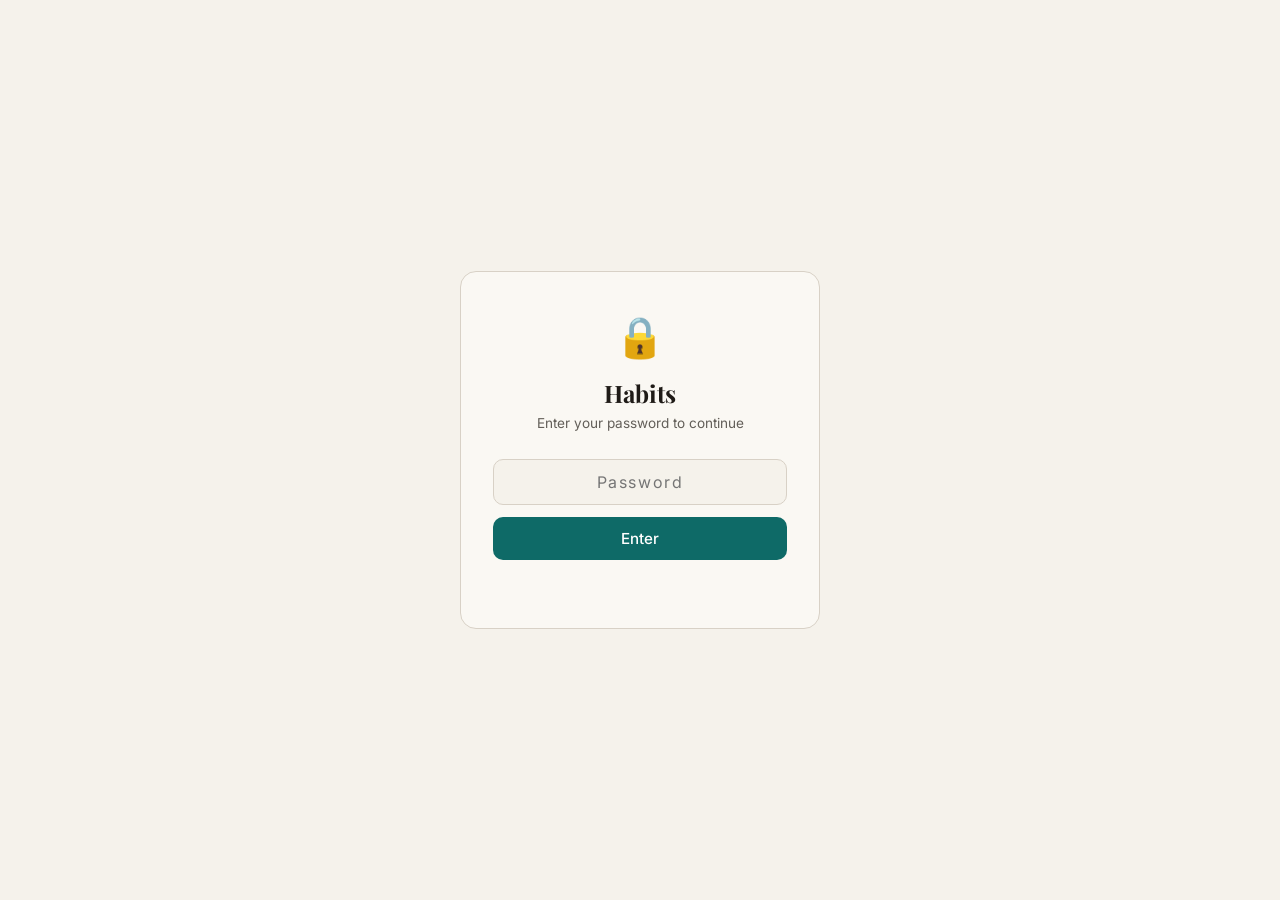
==== habits.html @ 8b9348fd "add private habit tracker" ====
<!DOCTYPE html>
<html lang="en">
<head>
  <meta charset="UTF-8">
  <meta name="viewport" content="width=device-width, initial-scale=1.0">
  <title>Habits — Shaheen</title>
  <meta name="robots" content="noindex, nofollow">
  <link href="https://fonts.googleapis.com/css2?family=Playfair+Display:ital,wght@0,400;0,600;1,400&family=Inter:wght@300;400;500&display=swap" rel="stylesheet">
  <style>
    :root {
      --bg:       #f5f2eb;
      --surface:  #faf8f3;
      --border:   #d8d1c6;
      --text:     #1f1b17;
      --muted:    #635f59;
      --teal:     #0e6a67;
      --teal-dim: rgba(14,106,103,0.12);
      --teal-soft:rgba(14,106,103,0.25);
      --red-dim:  rgba(194,55,45,0.10);
      --red:      #c2372d;
    }

    [data-theme="dark"] {
      --bg:       #161412;
      --surface:  #1d1a17;
      --border:   #2e2b27;
      --text:     #ece7de;
      --muted:    #8a847c;
      --teal:     #69aca8;
      --teal-dim: rgba(105,172,168,0.12);
      --teal-soft:rgba(105,172,168,0.25);
      --red-dim:  rgba(220,80,70,0.12);
      --red:      #e05a52;
    }

    *, *::before, *::after { box-sizing: border-box; margin: 0; padding: 0; }

    body {
      font-family: 'Inter', sans-serif;
      background: var(--bg);
      color: var(--text);
      min-height: 100vh;
    }

    /* ── LOCK SCREEN ── */
    #lock-screen {
      min-height: 100vh;
      display: flex;
      align-items: center;
      justify-content: center;
      padding: 2rem;
    }

    .lock-card {
      background: var(--surface);
      border: 1px solid var(--border);
      border-radius: 16px;
      padding: 2.5rem 2rem;
      width: 100%;
      max-width: 360px;
      text-align: center;
    }

    .lock-icon {
      font-size: 2.5rem;
      margin-bottom: 1rem;
    }

    .lock-title {
      font-family: 'Playfair Display', serif;
      font-size: 1.5rem;
      color: var(--text);
      margin-bottom: 0.4rem;
    }

    .lock-sub {
      font-size: 0.85rem;
      color: var(--muted);
      margin-bottom: 1.75rem;
    }

    .lock-input {
      width: 100%;
      padding: 0.75rem 1rem;
      border: 1px solid var(--border);
      border-radius: 10px;
      background: var(--bg);
      color: var(--text);
      font-family: 'Inter', sans-serif;
      font-size: 1rem;
      outline: none;
      margin-bottom: 0.75rem;
      text-align: center;
      letter-spacing: 0.1em;
    }

    .lock-input:focus { border-color: var(--teal); }

    .lock-btn {
      width: 100%;
      padding: 0.75rem;
      background: var(--teal);
      color: white;
      border: none;
      border-radius: 10px;
      font-family: 'Inter', sans-serif;
      font-size: 0.95rem;
      font-weight: 500;
      cursor: pointer;
    }

    .lock-btn:active { opacity: 0.85; }

    .lock-error {
      margin-top: 0.75rem;
      font-size: 0.82rem;
      color: var(--red);
      min-height: 1.2em;
    }

    /* ── MAIN APP ── */
    #app { display: none; }

    header {
      position: sticky;
      top: 0;
      z-index: 100;
      backdrop-filter: blur(12px);
      -webkit-backdrop-filter: blur(12px);
      background: rgba(245,242,235,0.7);
      border-bottom: 1px solid var(--border);
      padding: 0.9rem 1.5rem;
      display: flex;
      align-items: center;
      justify-content: space-between;
    }

    [data-theme="dark"] header {
      background: rgba(22,20,18,0.75);
    }

    .brand {
      font-family: 'Playfair Display', serif;
      font-size: 1.05rem;
      color: var(--text);
    }

    .header-right { display: flex; align-items: center; gap: 10px; }

    .theme-btn {
      background: none;
      border: 1px solid var(--border);
      border-radius: 8px;
      padding: 5px 9px;
      font-size: 0.95rem;
      cursor: pointer;
      color: var(--text);
    }

    .logout-btn {
      background: none;
      border: 1px solid var(--border);
      border-radius: 8px;
      padding: 4px 10px;
      font-size: 0.78rem;
      color: var(--muted);
      cursor: pointer;
      font-family: 'Inter', sans-serif;
    }

    .logout-btn:hover { color: var(--red); border-color: var(--red); }

    main {
      max-width: 520px;
      margin: 0 auto;
      padding: 2rem 1.25rem 4rem;
    }

    .page-header { margin-bottom: 2rem; }

    .date-label {
      font-size: 0.72rem;
      letter-spacing: 0.1em;
      text-transform: uppercase;
      color: var(--muted);
      margin-bottom: 0.3rem;
    }

    .page-title {
      font-family: 'Playfair Display', serif;
      font-size: 2rem;
      font-weight: 600;
      color: var(--text);
    }

    .summary {
      display: inline-flex;
      align-items: center;
      gap: 6px;
      background: var(--teal-dim);
      border: 1px solid var(--teal-soft);
      border-radius: 20px;
      padding: 3px 12px;
      font-size: 0.8rem;
      color: var(--teal);
      margin-top: 0.6rem;
    }

    /* ── HABIT CARDS ── */
    .habit-list { display: flex; flex-direction: column; gap: 10px; margin-bottom: 1.25rem; }

    .habit-card {
      background: var(--surface);
      border: 1px solid var(--border);
      border-radius: 14px;
      padding: 1rem 1.1rem;
      display: flex;
      align-items: center;
      gap: 14px;
      transition: border-color 0.2s;
    }

    .habit-card.done { border-color: var(--teal-soft); }

    .check-btn {
      width: 46px;
      height: 46px;
      min-width: 46px;
      border-radius: 50%;
      border: 1.5px solid var(--border);
      background: transparent;
      cursor: pointer;
      display: flex;
      align-items: center;
      justify-content: center;
      font-size: 1.2rem;
      color: var(--muted);
      transition: all 0.18s;
      -webkit-tap-highlight-color: transparent;
    }

    .check-btn.done {
      background: var(--teal);
      border-color: var(--teal);
      color: white;
    }

    .habit-info { flex: 1; min-width: 0; }

    .habit-name {
      font-size: 0.95rem;
      font-weight: 500;
      color: var(--text);
      margin-bottom: 5px;
      white-space: nowrap;
      overflow: hidden;
      text-overflow: ellipsis;
    }

    .streak-row { display: flex; gap: 14px; }

    .s-item {
      display: flex;
      align-items: center;
      gap: 3px;
      font-size: 0.75rem;
      color: var(--muted);
    }

    .s-num { font-size: 0.85rem; font-weight: 500; color: var(--text); }
    .s-item.cur .s-num { color: var(--teal); }

    .del-btn {
      background: none;
      border: none;
      cursor: pointer;
      color: var(--muted);
      font-size: 1.1rem;
      padding: 6px;
      opacity: 0.4;
      -webkit-tap-highlight-color: transparent;
      line-height: 1;
    }

    .del-btn:hover { opacity: 1; color: var(--red); }

    /* ── ADD HABIT ── */
    .add-row {
      border: 1px dashed var(--border);
      border-radius: 14px;
      padding: 0.85rem 1.1rem;
      display: flex;
      align-items: center;
      gap: 10px;
    }

    .add-icon { font-size: 1rem; color: var(--muted); }

    .add-input {
      flex: 1;
      background: transparent;
      border: none;
      outline: none;
      font-size: 0.9rem;
      color: var(--text);
      font-family: 'Inter', sans-serif;
    }

    .add-input::placeholder { color: var(--muted); }

    .add-btn {
      background: var(--teal);
      color: white;
      border: none;
      border-radius: 8px;
      padding: 6px 14px;
      font-size: 0.82rem;
      font-weight: 500;
      cursor: pointer;
      font-family: 'Inter', sans-serif;
      white-space: nowrap;
      -webkit-tap-highlight-color: transparent;
    }

    .add-btn:active { opacity: 0.85; }

    .empty {
      text-align: center;
      padding: 2rem 1rem;
      color: var(--muted);
      font-size: 0.88rem;
    }

    /* ── DELETE CONFIRM ── */
    .confirm-overlay {
      display: none;
      position: fixed;
      inset: 0;
      background: rgba(0,0,0,0.4);
      z-index: 200;
      align-items: center;
      justify-content: center;
      padding: 1.5rem;
    }

    .confirm-overlay.open { display: flex; }

    .confirm-card {
      background: var(--surface);
      border: 1px solid var(--border);
      border-radius: 16px;
      padding: 1.75rem;
      max-width: 320px;
      width: 100%;
      text-align: center;
    }

    .confirm-msg {
      font-size: 0.95rem;
      color: var(--text);
      margin-bottom: 1.25rem;
      line-height: 1.6;
    }

    .confirm-btns { display: flex; gap: 10px; }

    .btn-cancel, .btn-delete {
      flex: 1;
      padding: 0.65rem;
      border-radius: 9px;
      font-family: 'Inter', sans-serif;
      font-size: 0.88rem;
      font-weight: 500;
      cursor: pointer;
      border: 1px solid var(--border);
    }

    .btn-cancel { background: var(--surface); color: var(--text); }
    .btn-delete { background: var(--red); color: white; border-color: var(--red); }
  </style>
</head>
<body>

  <!-- LOCK SCREEN -->
  <div id="lock-screen">
    <div class="lock-card">
      <div class="lock-icon">🔒</div>
      <h1 class="lock-title">Habits</h1>
      <p class="lock-sub">Enter your password to continue</p>
      <input
        type="password"
        id="pw-input"
        class="lock-input"
        placeholder="Password"
        autocomplete="current-password"
      />
      <button class="lock-btn" onclick="unlock()">Enter</button>
      <p class="lock-error" id="pw-error"></p>
    </div>
  </div>

  <!-- MAIN APP -->
  <div id="app">

    <header>
      <span class="brand">Shaheen · Habits</span>
      <div class="header-right">
        <button class="theme-btn" id="themeBtn" onclick="toggleTheme()">☀️</button>
        <button class="logout-btn" onclick="logout()">Lock</button>
      </div>
    </header>

    <main>
      <div class="page-header">
        <p class="date-label" id="dateLbl"></p>
        <h1 class="page-title">Habits</h1>
        <span class="summary" id="summaryChip"></span>
      </div>

      <div class="habit-list" id="habitList"></div>

      <div class="add-row">
        <span class="add-icon">＋</span>
        <input
          class="add-input"
          id="addInput"
          placeholder="Add a new habit…"
          maxlength="50"
        />
        <button class="add-btn" onclick="addHabit()">Add</button>
      </div>
    </main>

  </div>

  <!-- DELETE CONFIRM OVERLAY -->
  <div class="confirm-overlay" id="confirmOverlay">
    <div class="confirm-card">
      <p class="confirm-msg" id="confirmMsg"></p>
      <div class="confirm-btns">
        <button class="btn-cancel" onclick="closeConfirm()">Cancel</button>
        <button class="btn-delete" onclick="confirmDelete()">Delete</button>
      </div>
    </div>
  </div>

  <script>
    // ── CONFIG ─────────────────────────────────────
    // Change this password to whatever you want
    const PASSWORD = 'shaheen2026';
    // ───────────────────────────────────────────────

    const TODAY = new Date().toISOString().split('T')[0];
    let habits = [];
    let pendingDeleteId = null;

    // ── LOCK ──────────────────────────────────────
    function checkAuth() {
      if (sessionStorage.getItem('habits-auth') === 'yes') {
        showApp();
      }
    }

    function unlock() {
      const val = document.getElementById('pw-input').value;
      if (val === PASSWORD) {
        sessionStorage.setItem('habits-auth', 'yes');
        document.getElementById('pw-error').textContent = '';
        showApp();
      } else {
        document.getElementById('pw-error').textContent = 'Wrong password. Try again.';
        document.getElementById('pw-input').value = '';
        document.getElementById('pw-input').focus();
      }
    }

    function logout() {
      sessionStorage.removeItem('habits-auth');
      document.getElementById('app').style.display = 'none';
      document.getElementById('lock-screen').style.display = 'flex';
      document.getElementById('pw-input').value = '';
    }

    function showApp() {
      document.getElementById('lock-screen').style.display = 'none';
      document.getElementById('app').style.display = 'block';
      loadHabits();
      applyTheme();
    }

    document.getElementById('pw-input').addEventListener('keydown', e => {
      if (e.key === 'Enter') unlock();
    });

    // ── THEME ─────────────────────────────────────
    function applyTheme() {
      const t = localStorage.getItem('habits-theme') || 'light';
      document.documentElement.setAttribute('data-theme', t);
      document.getElementById('themeBtn').textContent = t === 'dark' ? '🌙' : '☀️';
    }

    function toggleTheme() {
      const current = document.documentElement.getAttribute('data-theme');
      const next = current === 'dark' ? 'light' : 'dark';
      localStorage.setItem('habits-theme', next);
      applyTheme();
    }

    // ── DATA ──────────────────────────────────────
    function loadHabits() {
      const raw = localStorage.getItem('shaheen-habits-v1');
      habits = raw ? JSON.parse(raw) : [];
      if (!habits.length) {
        habits = [{ id: '1', name: 'Duolingo', checkins: [] }];
        saveHabits();
      }
      render();
    }

    function saveHabits() {
      localStorage.setItem('shaheen-habits-v1', JSON.stringify(habits));
    }

    // ── STREAK ────────────────────────────────────
    function calcStreak(checkins) {
      if (!checkins || !checkins.length) return { current: 0, best: 0 };
      const set = new Set(checkins);

      // current streak — count back from today (or yesterday if not done today)
      let current = 0;
      let d = new Date(TODAY + 'T00:00:00');
      if (!set.has(TODAY)) d.setDate(d.getDate() - 1);
      for (let i = 0; i < 730; i++) {
        const ds = d.toISOString().split('T')[0];
        if (set.has(ds)) { current++; d.setDate(d.getDate() - 1); }
        else break;
      }

      // best streak ever
      const sorted = [...set].sort();
      let best = 0, run = 0, prev = null;
      for (const ds of sorted) {
        if (!prev) { run = 1; }
        else {
          const diff = Math.round(
            (new Date(ds + 'T00:00:00') - new Date(prev + 'T00:00:00')) / 86400000
          );
          run = diff === 1 ? run + 1 : 1;
        }
        if (run > best) best = run;
        prev = ds;
      }
      return { current, best };
    }

    // ── ACTIONS ───────────────────────────────────
    function toggle(id) {
      const h = habits.find(x => x.id === id);
      if (!h) return;
      h.checkins = h.checkins.includes(TODAY)
        ? h.checkins.filter(d => d !== TODAY)
        : [...h.checkins, TODAY];
      saveHabits();
      render();
    }

    function addHabit() {
      const inp = document.getElementById('addInput');
      const name = inp.value.trim();
      if (!name) return;
      habits.push({ id: Date.now().toString(), name, checkins: [] });
      inp.value = '';
      saveHabits();
      render();
    }

    let pendingDelete = null;

    function askDelete(id, name) {
      pendingDelete = id;
      document.getElementById('confirmMsg').textContent =
        `Delete "${name}"? All its streak data will be gone.`;
      document.getElementById('confirmOverlay').classList.add('open');
    }

    function closeConfirm() {
      pendingDelete = null;
      document.getElementById('confirmOverlay').classList.remove('open');
    }

    function confirmDelete() {
      if (!pendingDelete) return;
      habits = habits.filter(h => h.id !== pendingDelete);
      saveHabits();
      closeConfirm();
      render();
    }

    // ── RENDER ────────────────────────────────────
    function fmtDate(d) {
      return new Date(d + 'T00:00:00').toLocaleDateString('en-US', {
        weekday: 'long', month: 'long', day: 'numeric'
      });
    }

    function render() {
      document.getElementById('dateLbl').textContent = fmtDate(TODAY);

      const doneCount = habits.filter(h => h.checkins.includes(TODAY)).length;
      document.getElementById('summaryChip').textContent =
        `${doneCount} / ${habits.length} done today`;

      const list = document.getElementById('habitList');

      if (!habits.length) {
        list.innerHTML = '<p class="empty">No habits yet — add one below.</p>';
        return;
      }

      list.innerHTML = habits.map(h => {
        const ok = h.checkins.includes(TODAY);
        const { current, best } = calcStreak(h.checkins);
        return `
          <div class="habit-card ${ok ? 'done' : ''}">
            <button
              class="check-btn ${ok ? 'done' : ''}"
              onclick="toggle('${h.id}')"
              aria-label="${ok ? 'Uncheck' : 'Check'} ${h.name}"
            >${ok ? '✓' : ''}</button>
            <div class="habit-info">
              <div class="habit-name">${h.name}</div>
              <div class="streak-row">
                <span class="s-item cur">
                  🔥 <span class="s-num">${current}</span> streak
                </span>
                <span class="s-item">
                  🏆 <span class="s-num">${best}</span> best
                </span>
              </div>
            </div>
            <button
              class="del-btn"
              onclick="askDelete('${h.id}', '${h.name.replace(/'/g, "\\'")}')"
              aria-label="Delete ${h.name}"
            >✕</button>
          </div>
        `;
      }).join('');
    }

    // ── INIT ──────────────────────────────────────
    document.getElementById('addInput').addEventListener('keydown', e => {
      if (e.key === 'Enter') addHabit();
    });

    checkAuth();
  </script>

</body>
</html>
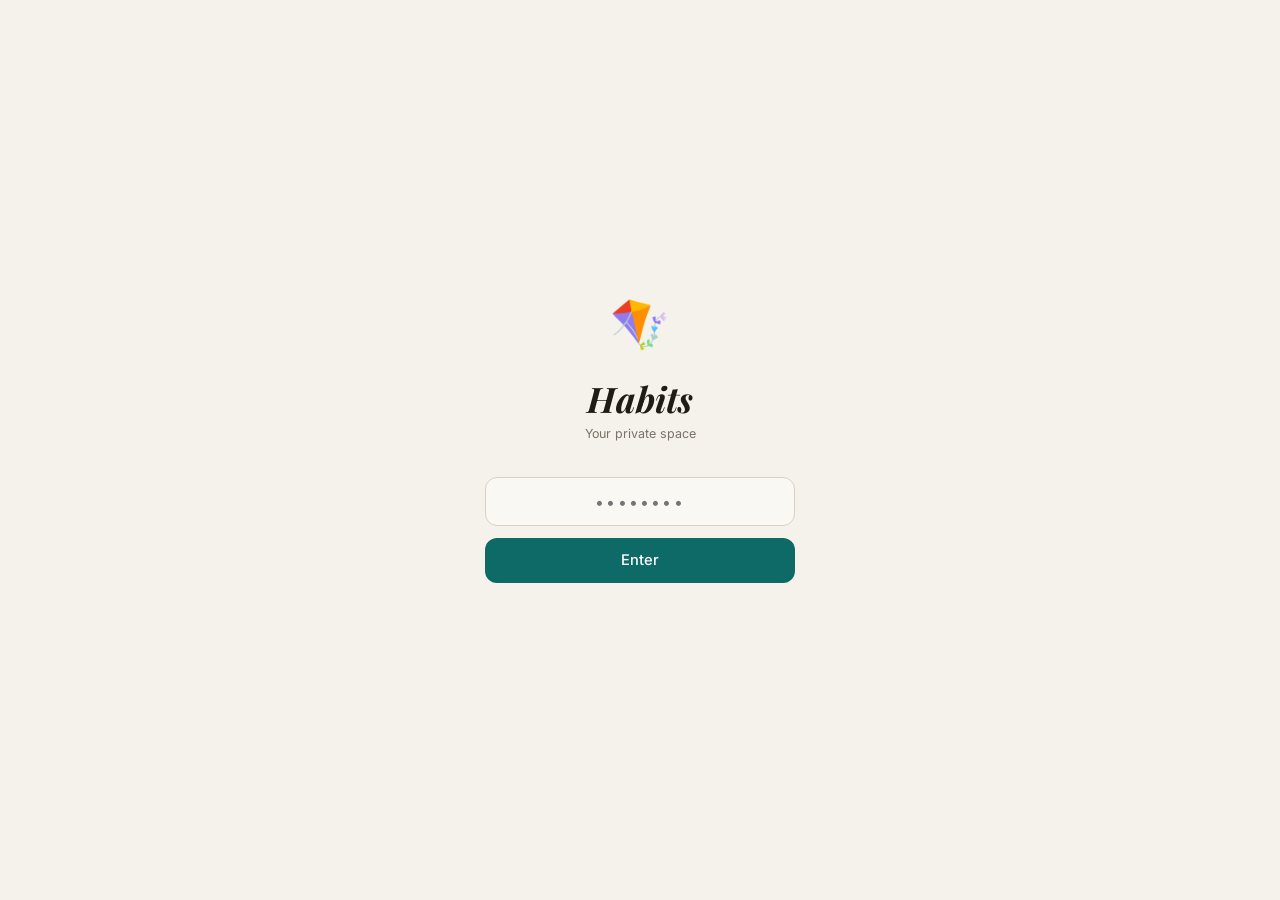
==== commit 2b9892c7: "add private habit tracker" ====
--- a/habits.html
+++ b/habits.html
@@ -8,653 +8,375 @@
   <link href="https://fonts.googleapis.com/css2?family=Playfair+Display:ital,wght@0,400;0,600;1,400&family=Inter:wght@300;400;500&display=swap" rel="stylesheet">
   <style>
     :root {
-      --bg:       #f5f2eb;
-      --surface:  #faf8f3;
-      --border:   #d8d1c6;
-      --text:     #1f1b17;
-      --muted:    #635f59;
-      --teal:     #0e6a67;
-      --teal-dim: rgba(14,106,103,0.12);
-      --teal-soft:rgba(14,106,103,0.25);
-      --red-dim:  rgba(194,55,45,0.10);
-      --red:      #c2372d;
-    }
-
+      --bg:      #f5f2eb;
+      --surface: #faf8f3;
+      --surf2:   #ede9e1;
+      --border:  #d8d1c6;
+      --text:    #1f1b17;
+      --muted:   #7a7269;
+      --teal:    #0e6a67;
+      --t10:     rgba(14,106,103,0.08);
+      --t25:     rgba(14,106,103,0.22);
+      --t50:     rgba(14,106,103,0.48);
+      --red:     #b83228;
+    }
     [data-theme="dark"] {
-      --bg:       #161412;
-      --surface:  #1d1a17;
-      --border:   #2e2b27;
-      --text:     #ece7de;
-      --muted:    #8a847c;
-      --teal:     #69aca8;
-      --teal-dim: rgba(105,172,168,0.12);
-      --teal-soft:rgba(105,172,168,0.25);
-      --red-dim:  rgba(220,80,70,0.12);
-      --red:      #e05a52;
-    }
-
+      --bg:      #161412;
+      --surface: #1d1a17;
+      --surf2:   #252118;
+      --border:  #302c27;
+      --text:    #ece7de;
+      --muted:   #8c857c;
+      --teal:    #69aca8;
+      --t10:     rgba(105,172,168,0.09);
+      --t25:     rgba(105,172,168,0.22);
+      --t50:     rgba(105,172,168,0.46);
+      --red:     #d95f55;
+    }
     *, *::before, *::after { box-sizing: border-box; margin: 0; padding: 0; }
-
-    body {
-      font-family: 'Inter', sans-serif;
-      background: var(--bg);
-      color: var(--text);
-      min-height: 100vh;
-    }
-
-    /* ── LOCK SCREEN ── */
-    #lock-screen {
-      min-height: 100vh;
-      display: flex;
-      align-items: center;
-      justify-content: center;
-      padding: 2rem;
-    }
-
-    .lock-card {
-      background: var(--surface);
-      border: 1px solid var(--border);
-      border-radius: 16px;
-      padding: 2.5rem 2rem;
-      width: 100%;
-      max-width: 360px;
-      text-align: center;
-    }
-
-    .lock-icon {
-      font-size: 2.5rem;
-      margin-bottom: 1rem;
-    }
-
-    .lock-title {
-      font-family: 'Playfair Display', serif;
-      font-size: 1.5rem;
-      color: var(--text);
-      margin-bottom: 0.4rem;
-    }
-
-    .lock-sub {
-      font-size: 0.85rem;
-      color: var(--muted);
-      margin-bottom: 1.75rem;
-    }
-
-    .lock-input {
-      width: 100%;
-      padding: 0.75rem 1rem;
-      border: 1px solid var(--border);
-      border-radius: 10px;
-      background: var(--bg);
-      color: var(--text);
-      font-family: 'Inter', sans-serif;
-      font-size: 1rem;
-      outline: none;
-      margin-bottom: 0.75rem;
-      text-align: center;
-      letter-spacing: 0.1em;
-    }
-
-    .lock-input:focus { border-color: var(--teal); }
-
-    .lock-btn {
-      width: 100%;
-      padding: 0.75rem;
-      background: var(--teal);
-      color: white;
-      border: none;
-      border-radius: 10px;
-      font-family: 'Inter', sans-serif;
-      font-size: 0.95rem;
-      font-weight: 500;
-      cursor: pointer;
-    }
-
-    .lock-btn:active { opacity: 0.85; }
-
-    .lock-error {
-      margin-top: 0.75rem;
-      font-size: 0.82rem;
-      color: var(--red);
-      min-height: 1.2em;
-    }
-
-    /* ── MAIN APP ── */
+    body { font-family: 'Inter', sans-serif; background: var(--bg); color: var(--text); min-height: 100vh; }
+
+    /* LOCK */
+    #lock { min-height: 100vh; display: flex; align-items: center; justify-content: center; padding: 2rem; }
+    .lbox { width: 100%; max-width: 310px; text-align: center; }
+    .lkite { font-size: 3rem; display: block; margin-bottom: 1.4rem; }
+    .ltitle { font-family: 'Playfair Display', serif; font-style: italic; font-size: 2.2rem; color: var(--text); margin-bottom: 0.25rem; }
+    .lhint { font-size: 0.78rem; color: var(--muted); margin-bottom: 2.25rem; }
+    .linput {
+      width: 100%; padding: 0.85rem 1rem; background: var(--surface); border: 1px solid var(--border);
+      border-radius: 12px; color: var(--text); font-family: 'Inter', sans-serif; font-size: 1rem;
+      text-align: center; letter-spacing: 0.14em; outline: none; margin-bottom: 0.7rem; transition: border-color 0.18s;
+    }
+    .linput:focus { border-color: var(--teal); }
+    .lbtn {
+      width: 100%; padding: 0.85rem; background: var(--teal); color: #fff; border: none;
+      border-radius: 12px; font-family: 'Inter', sans-serif; font-size: 0.92rem; font-weight: 500; cursor: pointer;
+    }
+    .lbtn:active { opacity: 0.82; }
+    .lerr { margin-top: 0.6rem; font-size: 0.78rem; color: var(--red); min-height: 1.1em; }
+
+    /* APP */
     #app { display: none; }
-
-    header {
-      position: sticky;
-      top: 0;
-      z-index: 100;
-      backdrop-filter: blur(12px);
-      -webkit-backdrop-filter: blur(12px);
-      background: rgba(245,242,235,0.7);
-      border-bottom: 1px solid var(--border);
-      padding: 0.9rem 1.5rem;
-      display: flex;
-      align-items: center;
-      justify-content: space-between;
-    }
-
-    [data-theme="dark"] header {
-      background: rgba(22,20,18,0.75);
-    }
-
-    .brand {
-      font-family: 'Playfair Display', serif;
-      font-size: 1.05rem;
-      color: var(--text);
-    }
-
-    .header-right { display: flex; align-items: center; gap: 10px; }
-
-    .theme-btn {
-      background: none;
-      border: 1px solid var(--border);
-      border-radius: 8px;
-      padding: 5px 9px;
-      font-size: 0.95rem;
-      cursor: pointer;
-      color: var(--text);
-    }
-
-    .logout-btn {
-      background: none;
-      border: 1px solid var(--border);
-      border-radius: 8px;
-      padding: 4px 10px;
-      font-size: 0.78rem;
-      color: var(--muted);
-      cursor: pointer;
-      font-family: 'Inter', sans-serif;
-    }
-
-    .logout-btn:hover { color: var(--red); border-color: var(--red); }
-
-    main {
-      max-width: 520px;
-      margin: 0 auto;
-      padding: 2rem 1.25rem 4rem;
-    }
-
-    .page-header { margin-bottom: 2rem; }
-
-    .date-label {
-      font-size: 0.72rem;
-      letter-spacing: 0.1em;
-      text-transform: uppercase;
-      color: var(--muted);
-      margin-bottom: 0.3rem;
-    }
-
-    .page-title {
-      font-family: 'Playfair Display', serif;
-      font-size: 2rem;
-      font-weight: 600;
-      color: var(--text);
-    }
-
-    .summary {
-      display: inline-flex;
-      align-items: center;
-      gap: 6px;
-      background: var(--teal-dim);
-      border: 1px solid var(--teal-soft);
-      border-radius: 20px;
-      padding: 3px 12px;
-      font-size: 0.8rem;
-      color: var(--teal);
-      margin-top: 0.6rem;
-    }
-
-    /* ── HABIT CARDS ── */
-    .habit-list { display: flex; flex-direction: column; gap: 10px; margin-bottom: 1.25rem; }
-
-    .habit-card {
-      background: var(--surface);
-      border: 1px solid var(--border);
-      border-radius: 14px;
-      padding: 1rem 1.1rem;
-      display: flex;
-      align-items: center;
-      gap: 14px;
-      transition: border-color 0.2s;
-    }
-
-    .habit-card.done { border-color: var(--teal-soft); }
-
-    .check-btn {
-      width: 46px;
-      height: 46px;
-      min-width: 46px;
-      border-radius: 50%;
-      border: 1.5px solid var(--border);
-      background: transparent;
-      cursor: pointer;
-      display: flex;
-      align-items: center;
-      justify-content: center;
-      font-size: 1.2rem;
-      color: var(--muted);
-      transition: all 0.18s;
-      -webkit-tap-highlight-color: transparent;
-    }
-
-    .check-btn.done {
-      background: var(--teal);
-      border-color: var(--teal);
-      color: white;
-    }
-
-    .habit-info { flex: 1; min-width: 0; }
-
-    .habit-name {
-      font-size: 0.95rem;
-      font-weight: 500;
-      color: var(--text);
-      margin-bottom: 5px;
-      white-space: nowrap;
-      overflow: hidden;
-      text-overflow: ellipsis;
-    }
-
-    .streak-row { display: flex; gap: 14px; }
-
-    .s-item {
-      display: flex;
-      align-items: center;
-      gap: 3px;
-      font-size: 0.75rem;
-      color: var(--muted);
-    }
-
-    .s-num { font-size: 0.85rem; font-weight: 500; color: var(--text); }
-    .s-item.cur .s-num { color: var(--teal); }
-
-    .del-btn {
-      background: none;
-      border: none;
-      cursor: pointer;
-      color: var(--muted);
-      font-size: 1.1rem;
-      padding: 6px;
-      opacity: 0.4;
-      -webkit-tap-highlight-color: transparent;
-      line-height: 1;
-    }
-
-    .del-btn:hover { opacity: 1; color: var(--red); }
-
-    /* ── ADD HABIT ── */
-    .add-row {
-      border: 1px dashed var(--border);
-      border-radius: 14px;
-      padding: 0.85rem 1.1rem;
-      display: flex;
-      align-items: center;
-      gap: 10px;
-    }
-
-    .add-icon { font-size: 1rem; color: var(--muted); }
-
-    .add-input {
-      flex: 1;
-      background: transparent;
-      border: none;
-      outline: none;
-      font-size: 0.9rem;
-      color: var(--text);
-      font-family: 'Inter', sans-serif;
-    }
-
-    .add-input::placeholder { color: var(--muted); }
-
-    .add-btn {
-      background: var(--teal);
-      color: white;
-      border: none;
-      border-radius: 8px;
-      padding: 6px 14px;
-      font-size: 0.82rem;
-      font-weight: 500;
-      cursor: pointer;
-      font-family: 'Inter', sans-serif;
-      white-space: nowrap;
-      -webkit-tap-highlight-color: transparent;
-    }
-
-    .add-btn:active { opacity: 0.85; }
-
-    .empty {
-      text-align: center;
-      padding: 2rem 1rem;
-      color: var(--muted);
-      font-size: 0.88rem;
-    }
-
-    /* ── DELETE CONFIRM ── */
-    .confirm-overlay {
-      display: none;
-      position: fixed;
-      inset: 0;
-      background: rgba(0,0,0,0.4);
-      z-index: 200;
-      align-items: center;
-      justify-content: center;
-      padding: 1.5rem;
-    }
-
-    .confirm-overlay.open { display: flex; }
-
-    .confirm-card {
-      background: var(--surface);
-      border: 1px solid var(--border);
-      border-radius: 16px;
-      padding: 1.75rem;
-      max-width: 320px;
-      width: 100%;
-      text-align: center;
-    }
-
-    .confirm-msg {
-      font-size: 0.95rem;
-      color: var(--text);
-      margin-bottom: 1.25rem;
-      line-height: 1.6;
-    }
-
-    .confirm-btns { display: flex; gap: 10px; }
-
-    .btn-cancel, .btn-delete {
-      flex: 1;
-      padding: 0.65rem;
-      border-radius: 9px;
-      font-family: 'Inter', sans-serif;
-      font-size: 0.88rem;
-      font-weight: 500;
-      cursor: pointer;
-      border: 1px solid var(--border);
-    }
-
-    .btn-cancel { background: var(--surface); color: var(--text); }
-    .btn-delete { background: var(--red); color: white; border-color: var(--red); }
+    .aheader {
+      position: sticky; top: 0; z-index: 40; display: flex; align-items: center; justify-content: space-between;
+      padding: 0.85rem 1.5rem; backdrop-filter: blur(16px); -webkit-backdrop-filter: blur(16px);
+      background: rgba(245,242,235,0.8); border-bottom: 1px solid var(--border);
+    }
+    [data-theme="dark"] .aheader { background: rgba(22,20,18,0.84); }
+    .abrand { font-family: 'Playfair Display', serif; font-size: 1rem; color: var(--text); }
+    .ahright { display: flex; gap: 8px; }
+    .hbtn {
+      background: none; border: 1px solid var(--border); border-radius: 8px; padding: 5px 10px;
+      font-size: 0.85rem; cursor: pointer; color: var(--text); font-family: 'Inter', sans-serif;
+      transition: color 0.15s, border-color 0.15s;
+    }
+    .hbtn.lk:hover { color: var(--red); border-color: var(--red); }
+
+    main { max-width: 520px; margin: 0 auto; padding: 2.5rem 1.25rem 5rem; }
+
+    /* GREETING */
+    .greet { margin-bottom: 2.25rem; }
+    .gline { font-size: 0.78rem; color: var(--muted); letter-spacing: 0.04em; margin-bottom: 0.2rem; }
+    .gdate { font-family: 'Playfair Display', serif; font-style: italic; font-size: 1.9rem; line-height: 1.2; color: var(--text); }
+
+    /* PROGRESS */
+    .prog-card {
+      background: var(--surface); border: 1px solid var(--border); border-radius: 16px;
+      padding: 1.15rem 1.3rem; margin-bottom: 1.5rem;
+    }
+    .prog-top { display: flex; justify-content: space-between; align-items: baseline; margin-bottom: 0.65rem; }
+    .prog-lbl { font-size: 0.72rem; color: var(--muted); text-transform: uppercase; letter-spacing: 0.07em; }
+    .prog-frac { font-size: 1rem; font-weight: 500; color: var(--text); }
+    .prog-frac b { color: var(--teal); font-weight: 500; }
+    .track { height: 4px; background: var(--surf2); border-radius: 99px; overflow: hidden; }
+    .fill { height: 100%; background: var(--teal); border-radius: 99px; transition: width 0.45s cubic-bezier(.25,.8,.25,1); }
+    .dmsg { margin-top: 0.55rem; font-size: 0.76rem; color: var(--teal); display: none; }
+
+    /* HABIT CARDS */
+    .hlist { display: flex; flex-direction: column; gap: 10px; margin-bottom: 1rem; }
+    .hcard {
+      background: var(--surface); border: 1px solid var(--border); border-radius: 16px;
+      padding: 1.05rem 1.1rem; display: flex; align-items: center; gap: 13px;
+      transition: border-color 0.25s, background 0.25s;
+    }
+    .hcard.ck { background: var(--t10); border-color: var(--t25); }
+
+    .cbtn {
+      width: 44px; height: 44px; min-width: 44px; border-radius: 50%; border: 1.5px solid var(--border);
+      background: transparent; cursor: pointer; display: flex; align-items: center; justify-content: center;
+      font-size: 1.05rem; color: transparent; transition: all 0.2s; -webkit-tap-highlight-color: transparent;
+    }
+    .cbtn:hover:not(.done) { border-color: var(--t50); background: var(--t10); }
+    .cbtn.done { background: var(--teal); border-color: var(--teal); color: #fff; }
+
+    .hmid { flex: 1; min-width: 0; }
+    .hname { font-size: 0.92rem; font-weight: 500; color: var(--text); margin-bottom: 8px; white-space: nowrap; overflow: hidden; text-overflow: ellipsis; }
+
+    /* 7-day dots */
+    .week { display: flex; gap: 6px; }
+    .dcol { display: flex; flex-direction: column; align-items: center; gap: 3px; }
+    .dltr { font-size: 9px; color: var(--muted); line-height: 1; }
+    .dot { width: 9px; height: 9px; border-radius: 50%; background: var(--surf2); border: 1px solid var(--border); transition: background 0.2s, border-color 0.2s; }
+    .dot.hit { background: var(--teal); border-color: var(--teal); }
+    .dot.now { box-shadow: 0 0 0 2px var(--bg), 0 0 0 3.5px var(--teal); }
+
+    /* Streak */
+    .scol { display: flex; flex-direction: column; align-items: center; min-width: 46px; }
+    .snum { font-family: 'Playfair Display', serif; font-size: 2rem; font-weight: 600; line-height: 1; color: var(--teal); }
+    .snum.z { color: var(--muted); font-size: 1.5rem; }
+    .sunit { font-size: 0.64rem; color: var(--muted); margin-top: 1px; letter-spacing: 0.04em; }
+
+    .dbtn {
+      background: none; border: none; cursor: pointer; color: var(--muted); opacity: 0.3;
+      padding: 6px; font-size: 0.78rem; line-height: 1; -webkit-tap-highlight-color: transparent;
+      transition: opacity 0.15s, color 0.15s;
+    }
+    .dbtn:hover { opacity: 1; color: var(--red); }
+
+    /* ADD */
+    .addrow {
+      border: 1px dashed var(--border); border-radius: 14px; padding: 0.85rem 1.1rem;
+      display: flex; align-items: center; gap: 10px; transition: border-color 0.18s;
+    }
+    .addrow:focus-within { border-color: var(--t50); }
+    .aplus { font-size: 1rem; color: var(--muted); }
+    .ainput { flex: 1; background: transparent; border: none; outline: none; font-family: 'Inter', sans-serif; font-size: 0.88rem; color: var(--text); }
+    .ainput::placeholder { color: var(--muted); }
+    .asbtn {
+      background: var(--teal); color: #fff; border: none; border-radius: 8px; padding: 6px 15px;
+      font-size: 0.8rem; font-weight: 500; cursor: pointer; font-family: 'Inter', sans-serif; -webkit-tap-highlight-color: transparent;
+    }
+    .asbtn:active { opacity: 0.82; }
+
+    /* CONFIRM */
+    .overlay { display: none; position: fixed; inset: 0; background: rgba(0,0,0,0.42); z-index: 200; align-items: flex-end; justify-content: center; padding: 1.25rem; }
+    .overlay.open { display: flex; }
+    .sheet { background: var(--surface); border: 1px solid var(--border); border-radius: 18px; padding: 1.6rem; width: 100%; max-width: 400px; }
+    .smsg { font-size: 0.9rem; color: var(--text); line-height: 1.65; margin-bottom: 1.2rem; }
+    .sbtns { display: flex; gap: 10px; }
+    .sk, .sd { flex: 1; padding: 0.7rem; border-radius: 10px; font-family: 'Inter', sans-serif; font-size: 0.85rem; font-weight: 500; cursor: pointer; }
+    .sk { background: var(--surf2); color: var(--text); border: 1px solid var(--border); }
+    .sd { background: var(--red); color: #fff; border: none; }
+
+    .empty { font-size: 0.82rem; color: var(--muted); padding: 0.5rem 0 1rem; }
   </style>
 </head>
 <body>
 
-  <!-- LOCK SCREEN -->
-  <div id="lock-screen">
-    <div class="lock-card">
-      <div class="lock-icon">🔒</div>
-      <h1 class="lock-title">Habits</h1>
-      <p class="lock-sub">Enter your password to continue</p>
-      <input
-        type="password"
-        id="pw-input"
-        class="lock-input"
-        placeholder="Password"
-        autocomplete="current-password"
-      />
-      <button class="lock-btn" onclick="unlock()">Enter</button>
-      <p class="lock-error" id="pw-error"></p>
-    </div>
+<div id="lock">
+  <div class="lbox">
+    <span class="lkite">🪁</span>
+    <h1 class="ltitle">Habits</h1>
+    <p class="lhint">Your private space</p>
+    <input type="password" id="pwInput" class="linput" placeholder="••••••••" autocomplete="current-password">
+    <button class="lbtn" onclick="unlock()">Enter</button>
+    <p class="lerr" id="pwErr"></p>
   </div>
-
-  <!-- MAIN APP -->
-  <div id="app">
-
-    <header>
-      <span class="brand">Shaheen · Habits</span>
-      <div class="header-right">
-        <button class="theme-btn" id="themeBtn" onclick="toggleTheme()">☀️</button>
-        <button class="logout-btn" onclick="logout()">Lock</button>
+</div>
+
+<div id="app">
+  <header class="aheader">
+    <span class="abrand">Shaheen · Habits</span>
+    <div class="ahright">
+      <button class="hbtn" id="themeBtn" onclick="toggleTheme()">☀️</button>
+      <button class="hbtn lk" onclick="logout()">Lock</button>
+    </div>
+  </header>
+  <main>
+    <div class="greet">
+      <p class="gline" id="gline"></p>
+      <p class="gdate" id="gdate"></p>
+    </div>
+    <div class="prog-card">
+      <div class="prog-top">
+        <span class="prog-lbl">Today</span>
+        <span class="prog-frac"><b id="dn">0</b> of <span id="tn">0</span> done</span>
       </div>
-    </header>
-
-    <main>
-      <div class="page-header">
-        <p class="date-label" id="dateLbl"></p>
-        <h1 class="page-title">Habits</h1>
-        <span class="summary" id="summaryChip"></span>
-      </div>
-
-      <div class="habit-list" id="habitList"></div>
-
-      <div class="add-row">
-        <span class="add-icon">＋</span>
-        <input
-          class="add-input"
-          id="addInput"
-          placeholder="Add a new habit…"
-          maxlength="50"
-        />
-        <button class="add-btn" onclick="addHabit()">Add</button>
-      </div>
-    </main>
-
+      <div class="track"><div class="fill" id="fill" style="width:0%"></div></div>
+      <p class="dmsg" id="dmsg">✦ All done for today — keep it up.</p>
+    </div>
+    <div class="hlist" id="hlist"></div>
+    <div class="addrow">
+      <span class="aplus">＋</span>
+      <input class="ainput" id="addInput" placeholder="Add a new habit…" maxlength="60">
+      <button class="asbtn" onclick="addHabit()">Add</button>
+    </div>
+  </main>
+</div>
+
+<div class="overlay" id="overlay">
+  <div class="sheet">
+    <p class="smsg" id="smsg"></p>
+    <div class="sbtns">
+      <button class="sk" onclick="closeSheet()">Keep it</button>
+      <button class="sd" onclick="doDelete()">Delete</button>
+    </div>
   </div>
-
-  <!-- DELETE CONFIRM OVERLAY -->
-  <div class="confirm-overlay" id="confirmOverlay">
-    <div class="confirm-card">
-      <p class="confirm-msg" id="confirmMsg"></p>
-      <div class="confirm-btns">
-        <button class="btn-cancel" onclick="closeConfirm()">Cancel</button>
-        <button class="btn-delete" onclick="confirmDelete()">Delete</button>
-      </div>
-    </div>
-  </div>
-
-  <script>
-    // ── CONFIG ─────────────────────────────────────
-    // Change this password to whatever you want
-    const PASSWORD = 'shaheen2026';
-    // ───────────────────────────────────────────────
-
-    const TODAY = new Date().toISOString().split('T')[0];
-    let habits = [];
-    let pendingDeleteId = null;
-
-    // ── LOCK ──────────────────────────────────────
-    function checkAuth() {
-      if (sessionStorage.getItem('habits-auth') === 'yes') {
-        showApp();
-      }
-    }
-
-    function unlock() {
-      const val = document.getElementById('pw-input').value;
-      if (val === PASSWORD) {
-        sessionStorage.setItem('habits-auth', 'yes');
-        document.getElementById('pw-error').textContent = '';
-        showApp();
-      } else {
-        document.getElementById('pw-error').textContent = 'Wrong password. Try again.';
-        document.getElementById('pw-input').value = '';
-        document.getElementById('pw-input').focus();
-      }
-    }
-
-    function logout() {
-      sessionStorage.removeItem('habits-auth');
-      document.getElementById('app').style.display = 'none';
-      document.getElementById('lock-screen').style.display = 'flex';
-      document.getElementById('pw-input').value = '';
-    }
-
-    function showApp() {
-      document.getElementById('lock-screen').style.display = 'none';
-      document.getElementById('app').style.display = 'block';
-      loadHabits();
-      applyTheme();
-    }
-
-    document.getElementById('pw-input').addEventListener('keydown', e => {
-      if (e.key === 'Enter') unlock();
-    });
-
-    // ── THEME ─────────────────────────────────────
-    function applyTheme() {
-      const t = localStorage.getItem('habits-theme') || 'light';
-      document.documentElement.setAttribute('data-theme', t);
-      document.getElementById('themeBtn').textContent = t === 'dark' ? '🌙' : '☀️';
-    }
-
-    function toggleTheme() {
-      const current = document.documentElement.getAttribute('data-theme');
-      const next = current === 'dark' ? 'light' : 'dark';
-      localStorage.setItem('habits-theme', next);
-      applyTheme();
-    }
-
-    // ── DATA ──────────────────────────────────────
-    function loadHabits() {
-      const raw = localStorage.getItem('shaheen-habits-v1');
-      habits = raw ? JSON.parse(raw) : [];
-      if (!habits.length) {
-        habits = [{ id: '1', name: 'Duolingo', checkins: [] }];
-        saveHabits();
-      }
-      render();
-    }
-
-    function saveHabits() {
-      localStorage.setItem('shaheen-habits-v1', JSON.stringify(habits));
-    }
-
-    // ── STREAK ────────────────────────────────────
-    function calcStreak(checkins) {
-      if (!checkins || !checkins.length) return { current: 0, best: 0 };
-      const set = new Set(checkins);
-
-      // current streak — count back from today (or yesterday if not done today)
-      let current = 0;
-      let d = new Date(TODAY + 'T00:00:00');
-      if (!set.has(TODAY)) d.setDate(d.getDate() - 1);
-      for (let i = 0; i < 730; i++) {
-        const ds = d.toISOString().split('T')[0];
-        if (set.has(ds)) { current++; d.setDate(d.getDate() - 1); }
-        else break;
-      }
-
-      // best streak ever
-      const sorted = [...set].sort();
-      let best = 0, run = 0, prev = null;
-      for (const ds of sorted) {
-        if (!prev) { run = 1; }
-        else {
-          const diff = Math.round(
-            (new Date(ds + 'T00:00:00') - new Date(prev + 'T00:00:00')) / 86400000
-          );
-          run = diff === 1 ? run + 1 : 1;
-        }
-        if (run > best) best = run;
-        prev = ds;
-      }
-      return { current, best };
-    }
-
-    // ── ACTIONS ───────────────────────────────────
-    function toggle(id) {
-      const h = habits.find(x => x.id === id);
-      if (!h) return;
-      h.checkins = h.checkins.includes(TODAY)
-        ? h.checkins.filter(d => d !== TODAY)
-        : [...h.checkins, TODAY];
-      saveHabits();
-      render();
-    }
-
-    function addHabit() {
-      const inp = document.getElementById('addInput');
-      const name = inp.value.trim();
-      if (!name) return;
-      habits.push({ id: Date.now().toString(), name, checkins: [] });
-      inp.value = '';
-      saveHabits();
-      render();
-    }
-
-    let pendingDelete = null;
-
-    function askDelete(id, name) {
-      pendingDelete = id;
-      document.getElementById('confirmMsg').textContent =
-        `Delete "${name}"? All its streak data will be gone.`;
-      document.getElementById('confirmOverlay').classList.add('open');
-    }
-
-    function closeConfirm() {
-      pendingDelete = null;
-      document.getElementById('confirmOverlay').classList.remove('open');
-    }
-
-    function confirmDelete() {
-      if (!pendingDelete) return;
-      habits = habits.filter(h => h.id !== pendingDelete);
-      saveHabits();
-      closeConfirm();
-      render();
-    }
-
-    // ── RENDER ────────────────────────────────────
-    function fmtDate(d) {
-      return new Date(d + 'T00:00:00').toLocaleDateString('en-US', {
-        weekday: 'long', month: 'long', day: 'numeric'
-      });
-    }
-
-    function render() {
-      document.getElementById('dateLbl').textContent = fmtDate(TODAY);
-
-      const doneCount = habits.filter(h => h.checkins.includes(TODAY)).length;
-      document.getElementById('summaryChip').textContent =
-        `${doneCount} / ${habits.length} done today`;
-
-      const list = document.getElementById('habitList');
-
-      if (!habits.length) {
-        list.innerHTML = '<p class="empty">No habits yet — add one below.</p>';
-        return;
-      }
-
-      list.innerHTML = habits.map(h => {
-        const ok = h.checkins.includes(TODAY);
-        const { current, best } = calcStreak(h.checkins);
-        return `
-          <div class="habit-card ${ok ? 'done' : ''}">
-            <button
-              class="check-btn ${ok ? 'done' : ''}"
-              onclick="toggle('${h.id}')"
-              aria-label="${ok ? 'Uncheck' : 'Check'} ${h.name}"
-            >${ok ? '✓' : ''}</button>
-            <div class="habit-info">
-              <div class="habit-name">${h.name}</div>
-              <div class="streak-row">
-                <span class="s-item cur">
-                  🔥 <span class="s-num">${current}</span> streak
-                </span>
-                <span class="s-item">
-                  🏆 <span class="s-num">${best}</span> best
-                </span>
-              </div>
-            </div>
-            <button
-              class="del-btn"
-              onclick="askDelete('${h.id}', '${h.name.replace(/'/g, "\\'")}')"
-              aria-label="Delete ${h.name}"
-            >✕</button>
-          </div>
-        `;
-      }).join('');
-    }
-
-    // ── INIT ──────────────────────────────────────
-    document.getElementById('addInput').addEventListener('keydown', e => {
-      if (e.key === 'Enter') addHabit();
-    });
-
-    checkAuth();
-  </script>
-
+</div>
+
+<script>
+  // ─── SET YOUR PASSWORD HERE ──────────────────────
+  const PW = 'E@rthH@b!t$';
+  // ────────────────────────────────────────────────
+
+  function localDs(d) {
+    d = d || new Date();
+    return `${d.getFullYear()}-${String(d.getMonth()+1).padStart(2,'0')}-${String(d.getDate()).padStart(2,'0')}`;
+  }
+
+  const TODAY = localDs();
+  let habits = [], pendingDel = null;
+
+  // AUTH
+  if (sessionStorage.getItem('h-ok') === '1') showApp();
+  document.getElementById('pwInput').addEventListener('keydown', e => { if (e.key === 'Enter') unlock(); });
+
+  function unlock() {
+    if (document.getElementById('pwInput').value === PW) {
+      sessionStorage.setItem('h-ok', '1');
+      document.getElementById('pwErr').textContent = '';
+      showApp();
+    } else {
+      document.getElementById('pwErr').textContent = 'Wrong password.';
+      document.getElementById('pwInput').value = '';
+      document.getElementById('pwInput').focus();
+    }
+  }
+
+  function logout() {
+    sessionStorage.removeItem('h-ok');
+    document.getElementById('app').style.display = 'none';
+    document.getElementById('lock').style.display = 'flex';
+    document.getElementById('pwInput').value = '';
+  }
+
+  function showApp() {
+    document.getElementById('lock').style.display = 'none';
+    document.getElementById('app').style.display = 'block';
+    applyTheme(); setGreeting(); loadHabits();
+  }
+
+  // THEME
+  function applyTheme() {
+    const t = localStorage.getItem('h-theme') || 'light';
+    document.documentElement.setAttribute('data-theme', t);
+    document.getElementById('themeBtn').textContent = t === 'dark' ? '🌙' : '☀️';
+  }
+  function toggleTheme() {
+    const cur = document.documentElement.getAttribute('data-theme');
+    localStorage.setItem('h-theme', cur === 'dark' ? 'light' : 'dark');
+    applyTheme();
+  }
+
+  // GREETING
+  function setGreeting() {
+    const h = new Date().getHours();
+    document.getElementById('gline').textContent =
+      (h < 12 ? 'Good morning' : h < 17 ? 'Good afternoon' : 'Good evening') + ', Shaheen.';
+    document.getElementById('gdate').textContent =
+      new Date().toLocaleDateString('en-US', { weekday: 'long', month: 'long', day: 'numeric' });
+  }
+
+  // WEEK DOTS
+  function last7() {
+    const ltrs = ['S','M','T','W','T','F','S'], out = [];
+    for (let i = 6; i >= 0; i--) {
+      const d = new Date(); d.setDate(d.getDate() - i);
+      out.push({ ds: localDs(d), l: ltrs[d.getDay()], today: i === 0 });
+    }
+    return out;
+  }
+
+  function dotsHtml(checkins) {
+    const s = new Set(checkins);
+    return last7().map(({ ds, l, today }) =>
+      `<div class="dcol"><span class="dltr">${l}</span><div class="dot${s.has(ds)?' hit':''}${today?' now':''}"></div></div>`
+    ).join('');
+  }
+
+  // STREAK
+  function getStreak(checkins) {
+    if (!checkins || !checkins.length) return 0;
+    const s = new Set(checkins);
+    let n = 0;
+    const d = new Date(); d.setHours(0,0,0,0);
+    if (!s.has(TODAY)) d.setDate(d.getDate() - 1);
+    for (let i = 0; i < 730; i++) {
+      if (s.has(localDs(d))) { n++; d.setDate(d.getDate() - 1); } else break;
+    }
+    return n;
+  }
+
+  // DATA
+  function loadHabits() {
+    const raw = localStorage.getItem('shaheen-habits-v1');
+    habits = raw ? JSON.parse(raw) : [];
+    if (!habits.length) { habits = [{ id: '1', name: 'Duolingo', checkins: [] }]; save(); }
+    render();
+  }
+
+  function save() { localStorage.setItem('shaheen-habits-v1', JSON.stringify(habits)); }
+
+  // ACTIONS
+  function toggle(id) {
+    const h = habits.find(x => x.id === id); if (!h) return;
+    h.checkins = h.checkins.includes(TODAY) ? h.checkins.filter(d => d !== TODAY) : [...h.checkins, TODAY];
+    save(); render();
+  }
+
+  function addHabit() {
+    const inp = document.getElementById('addInput');
+    const name = inp.value.trim(); if (!name) return;
+    habits.push({ id: Date.now().toString(), name, checkins: [] });
+    inp.value = ''; save(); render();
+  }
+
+  document.getElementById('addInput').addEventListener('keydown', e => { if (e.key === 'Enter') addHabit(); });
+
+  function askDelete(id, name) {
+    pendingDel = id;
+    document.getElementById('smsg').textContent = `Delete "${name}"? Your streak history will be gone forever.`;
+    document.getElementById('overlay').classList.add('open');
+  }
+
+  function closeSheet() { pendingDel = null; document.getElementById('overlay').classList.remove('open'); }
+
+  function doDelete() {
+    if (!pendingDel) return;
+    habits = habits.filter(h => h.id !== pendingDel);
+    save(); closeSheet(); render();
+  }
+
+  // RENDER
+  function render() {
+    const done = habits.filter(h => h.checkins.includes(TODAY)).length;
+    const total = habits.length;
+    document.getElementById('dn').textContent = done;
+    document.getElementById('tn').textContent = total;
+    document.getElementById('fill').style.width = (total ? Math.round(done/total*100) : 0) + '%';
+    document.getElementById('dmsg').style.display = (done === total && total > 0) ? 'block' : 'none';
+
+    const list = document.getElementById('hlist');
+    if (!habits.length) { list.innerHTML = '<p class="empty">No habits yet — add your first one below.</p>'; return; }
+
+    list.innerHTML = habits.map(h => {
+      const ok = h.checkins.includes(TODAY);
+      const s = getStreak(h.checkins);
+      const sn = h.name.replace(/'/g, "\\'").replace(/"/g, '&quot;');
+      return `<div class="hcard${ok?' ck':''}">
+        <button class="cbtn${ok?' done':''}" onclick="toggle('${h.id}')" aria-label="${ok?'Uncheck':'Check'} ${h.name}">${ok?'✓':''}</button>
+        <div class="hmid">
+          <div class="hname">${h.name}</div>
+          <div class="week">${dotsHtml(h.checkins)}</div>
+        </div>
+        <div class="scol">
+          <span class="snum${s===0?' z':''}">${s===0?'—':s}</span>
+          <span class="sunit">${s===1?'day':'days'}</span>
+        </div>
+        <button class="dbtn" onclick="askDelete('${h.id}','${sn}')" aria-label="Delete ${h.name}">✕</button>
+      </div>`;
+    }).join('');
+  }
+</script>
 </body>
 </html>
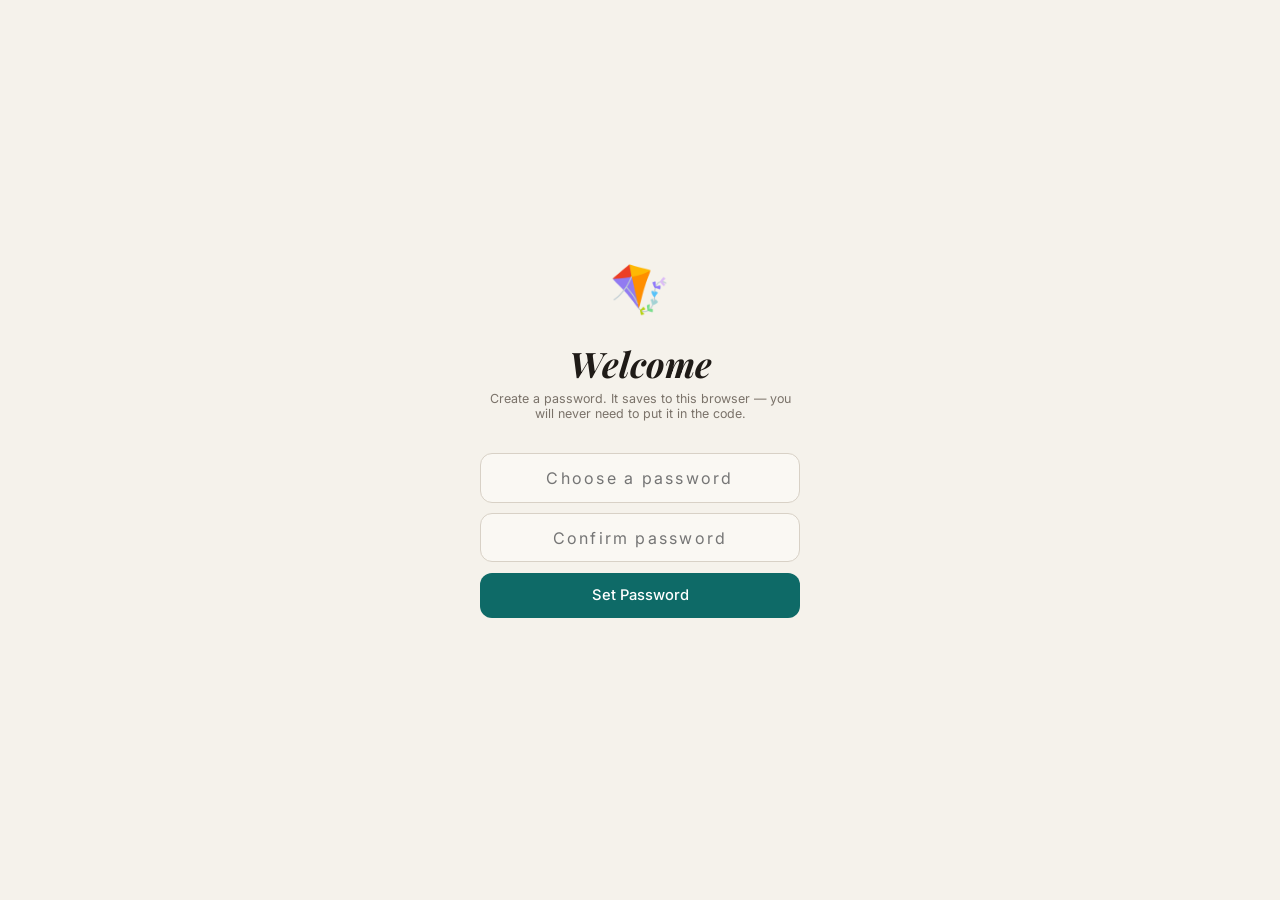
==== commit 52e00be3: "add private habit tracker and set password for once" ====
--- a/habits.html
+++ b/habits.html
@@ -6,377 +6,1189 @@
   <title>Habits — Shaheen</title>
   <meta name="robots" content="noindex, nofollow">
   <link href="https://fonts.googleapis.com/css2?family=Playfair+Display:ital,wght@0,400;0,600;1,400&family=Inter:wght@300;400;500&display=swap" rel="stylesheet">
+
   <style>
+    /* ══════════════════════════════════
+       VARIABLES
+    ══════════════════════════════════ */
     :root {
-      --bg:      #f5f2eb;
-      --surface: #faf8f3;
-      --surf2:   #ede9e1;
-      --border:  #d8d1c6;
-      --text:    #1f1b17;
-      --muted:   #7a7269;
-      --teal:    #0e6a67;
-      --t10:     rgba(14,106,103,0.08);
-      --t25:     rgba(14,106,103,0.22);
-      --t50:     rgba(14,106,103,0.48);
-      --red:     #b83228;
-    }
+      --bg:       #f5f2eb;
+      --surface:  #faf8f3;
+      --surf2:    #ede9e0;
+      --border:   #d8d1c6;
+      --text:     #1f1b17;
+      --muted:    #7a7269;
+      --teal:     #0e6a67;
+      --teal-08:  rgba(14, 106, 103, 0.08);
+      --teal-18:  rgba(14, 106, 103, 0.18);
+      --teal-45:  rgba(14, 106, 103, 0.45);
+      --red:      #b53028;
+    }
+
     [data-theme="dark"] {
-      --bg:      #161412;
-      --surface: #1d1a17;
-      --surf2:   #252118;
-      --border:  #302c27;
-      --text:    #ece7de;
-      --muted:   #8c857c;
-      --teal:    #69aca8;
-      --t10:     rgba(105,172,168,0.09);
-      --t25:     rgba(105,172,168,0.22);
-      --t50:     rgba(105,172,168,0.46);
-      --red:     #d95f55;
-    }
+      --bg:       #161412;
+      --surface:  #1d1a17;
+      --surf2:    #252118;
+      --border:   #302c27;
+      --text:     #ece7de;
+      --muted:    #8c857c;
+      --teal:     #69aca8;
+      --teal-08:  rgba(105, 172, 168, 0.09);
+      --teal-18:  rgba(105, 172, 168, 0.18);
+      --teal-45:  rgba(105, 172, 168, 0.44);
+      --red:      #d95f55;
+    }
+
+    /* ══════════════════════════════════
+       RESET
+    ══════════════════════════════════ */
     *, *::before, *::after { box-sizing: border-box; margin: 0; padding: 0; }
-    body { font-family: 'Inter', sans-serif; background: var(--bg); color: var(--text); min-height: 100vh; }
-
-    /* LOCK */
-    #lock { min-height: 100vh; display: flex; align-items: center; justify-content: center; padding: 2rem; }
-    .lbox { width: 100%; max-width: 310px; text-align: center; }
-    .lkite { font-size: 3rem; display: block; margin-bottom: 1.4rem; }
-    .ltitle { font-family: 'Playfair Display', serif; font-style: italic; font-size: 2.2rem; color: var(--text); margin-bottom: 0.25rem; }
-    .lhint { font-size: 0.78rem; color: var(--muted); margin-bottom: 2.25rem; }
-    .linput {
-      width: 100%; padding: 0.85rem 1rem; background: var(--surface); border: 1px solid var(--border);
-      border-radius: 12px; color: var(--text); font-family: 'Inter', sans-serif; font-size: 1rem;
-      text-align: center; letter-spacing: 0.14em; outline: none; margin-bottom: 0.7rem; transition: border-color 0.18s;
-    }
-    .linput:focus { border-color: var(--teal); }
-    .lbtn {
-      width: 100%; padding: 0.85rem; background: var(--teal); color: #fff; border: none;
-      border-radius: 12px; font-family: 'Inter', sans-serif; font-size: 0.92rem; font-weight: 500; cursor: pointer;
-    }
-    .lbtn:active { opacity: 0.82; }
-    .lerr { margin-top: 0.6rem; font-size: 0.78rem; color: var(--red); min-height: 1.1em; }
-
-    /* APP */
+
+    body {
+      font-family: 'Inter', sans-serif;
+      font-weight: 400;
+      background: var(--bg);
+      color: var(--text);
+      min-height: 100vh;
+    }
+
+    /* ══════════════════════════════════
+       LOCK & SETUP SCREENS
+    ══════════════════════════════════ */
+    #setup,
+    #lock {
+      min-height: 100vh;
+      display: none;
+      align-items: center;
+      justify-content: center;
+      padding: 2rem;
+    }
+
+    .lock-box {
+      width: 100%;
+      max-width: 320px;
+      text-align: center;
+    }
+
+    .lock-emoji {
+      font-size: 3rem;
+      display: block;
+      margin-bottom: 1.4rem;
+    }
+
+    .lock-title {
+      font-family: 'Playfair Display', serif;
+      font-style: italic;
+      font-size: 2.2rem;
+      color: var(--text);
+      margin-bottom: 0.25rem;
+    }
+
+    .lock-hint {
+      font-size: 0.78rem;
+      color: var(--muted);
+      margin-bottom: 2rem;
+    }
+
+    .lock-input {
+      width: 100%;
+      padding: 0.85rem 1rem;
+      background: var(--surface);
+      border: 1px solid var(--border);
+      border-radius: 12px;
+      color: var(--text);
+      font-family: 'Inter', sans-serif;
+      font-size: 1rem;
+      text-align: center;
+      letter-spacing: 0.14em;
+      outline: none;
+      margin-bottom: 0.65rem;
+      transition: border-color 0.18s;
+    }
+
+    .lock-input:focus { border-color: var(--teal); }
+
+    .lock-btn {
+      width: 100%;
+      padding: 0.85rem;
+      background: var(--teal);
+      color: #fff;
+      border: none;
+      border-radius: 12px;
+      font-family: 'Inter', sans-serif;
+      font-size: 0.92rem;
+      font-weight: 500;
+      cursor: pointer;
+      margin-bottom: 0.6rem;
+    }
+
+    .lock-btn:active { opacity: 0.82; }
+
+    .lock-err {
+      font-size: 0.78rem;
+      color: var(--red);
+      min-height: 1.1em;
+    }
+
+    /* Small link under login form */
+    .lock-link {
+      display: inline-block;
+      margin-top: 1.25rem;
+      font-size: 0.75rem;
+      color: var(--muted);
+      cursor: pointer;
+      text-decoration: underline;
+      text-underline-offset: 3px;
+      background: none;
+      border: none;
+      font-family: 'Inter', sans-serif;
+    }
+
+    .lock-link:hover { color: var(--teal); }
+
+    /* ══════════════════════════════════
+       CHANGE PASSWORD MODAL
+    ══════════════════════════════════ */
+    .overlay {
+      display: none;
+      position: fixed;
+      inset: 0;
+      background: rgba(0, 0, 0, 0.42);
+      z-index: 300;
+      align-items: flex-end;
+      justify-content: center;
+      padding: 1.25rem;
+    }
+
+    .overlay.open { display: flex; }
+
+    .sheet {
+      background: var(--surface);
+      border: 1px solid var(--border);
+      border-radius: 18px;
+      padding: 1.6rem;
+      width: 100%;
+      max-width: 420px;
+    }
+
+    .sheet-title {
+      font-family: 'Playfair Display', serif;
+      font-size: 1.15rem;
+      color: var(--text);
+      margin-bottom: 1rem;
+    }
+
+    .sheet-input {
+      width: 100%;
+      padding: 0.75rem 1rem;
+      background: var(--bg);
+      border: 1px solid var(--border);
+      border-radius: 10px;
+      color: var(--text);
+      font-family: 'Inter', sans-serif;
+      font-size: 0.9rem;
+      outline: none;
+      margin-bottom: 0.6rem;
+      transition: border-color 0.18s;
+    }
+
+    .sheet-input:focus { border-color: var(--teal); }
+
+    .sheet-err {
+      font-size: 0.78rem;
+      color: var(--red);
+      min-height: 1em;
+      margin-bottom: 0.75rem;
+    }
+
+    .sheet-btns { display: flex; gap: 10px; }
+
+    .btn-cancel, .btn-save, .btn-del {
+      flex: 1;
+      padding: 0.7rem;
+      border-radius: 10px;
+      font-family: 'Inter', sans-serif;
+      font-size: 0.85rem;
+      font-weight: 500;
+      cursor: pointer;
+    }
+
+    .btn-cancel { background: var(--surf2); color: var(--text); border: 1px solid var(--border); }
+    .btn-save   { background: var(--teal); color: #fff; border: none; }
+    .btn-del    { background: var(--red);  color: #fff; border: none; }
+
+    /* ══════════════════════════════════
+       APP SHELL
+    ══════════════════════════════════ */
     #app { display: none; }
-    .aheader {
-      position: sticky; top: 0; z-index: 40; display: flex; align-items: center; justify-content: space-between;
-      padding: 0.85rem 1.5rem; backdrop-filter: blur(16px); -webkit-backdrop-filter: blur(16px);
-      background: rgba(245,242,235,0.8); border-bottom: 1px solid var(--border);
-    }
-    [data-theme="dark"] .aheader { background: rgba(22,20,18,0.84); }
-    .abrand { font-family: 'Playfair Display', serif; font-size: 1rem; color: var(--text); }
-    .ahright { display: flex; gap: 8px; }
-    .hbtn {
-      background: none; border: 1px solid var(--border); border-radius: 8px; padding: 5px 10px;
-      font-size: 0.85rem; cursor: pointer; color: var(--text); font-family: 'Inter', sans-serif;
+
+    .app-header {
+      position: sticky;
+      top: 0;
+      z-index: 40;
+      display: flex;
+      align-items: center;
+      justify-content: space-between;
+      padding: 0.85rem 1.5rem;
+      backdrop-filter: blur(16px);
+      -webkit-backdrop-filter: blur(16px);
+      background: rgba(245, 242, 235, 0.82);
+      border-bottom: 1px solid var(--border);
+    }
+
+    [data-theme="dark"] .app-header { background: rgba(22, 20, 18, 0.85); }
+
+    .header-brand {
+      font-family: 'Playfair Display', serif;
+      font-size: 1rem;
+      color: var(--text);
+    }
+
+    .header-right { display: flex; gap: 8px; align-items: center; }
+
+    .h-btn {
+      background: none;
+      border: 1px solid var(--border);
+      border-radius: 8px;
+      padding: 5px 10px;
+      font-size: 0.85rem;
+      cursor: pointer;
+      color: var(--text);
+      font-family: 'Inter', sans-serif;
       transition: color 0.15s, border-color 0.15s;
     }
-    .hbtn.lk:hover { color: var(--red); border-color: var(--red); }
-
-    main { max-width: 520px; margin: 0 auto; padding: 2.5rem 1.25rem 5rem; }
-
-    /* GREETING */
-    .greet { margin-bottom: 2.25rem; }
-    .gline { font-size: 0.78rem; color: var(--muted); letter-spacing: 0.04em; margin-bottom: 0.2rem; }
-    .gdate { font-family: 'Playfair Display', serif; font-style: italic; font-size: 1.9rem; line-height: 1.2; color: var(--text); }
-
-    /* PROGRESS */
+
+    .h-btn.danger:hover { color: var(--red); border-color: var(--red); }
+
+    /* ══════════════════════════════════
+       MAIN CONTENT
+    ══════════════════════════════════ */
+    main {
+      max-width: 900px;
+      margin: 0 auto;
+      padding: 2.5rem 1.25rem 5rem;
+    }
+
+    /* Greeting */
+    .greeting { margin-bottom: 2rem; }
+
+    .greeting-line {
+      font-size: 0.78rem;
+      color: var(--muted);
+      letter-spacing: 0.04em;
+      margin-bottom: 0.2rem;
+    }
+
+    .greeting-date {
+      font-family: 'Playfair Display', serif;
+      font-style: italic;
+      font-size: 1.9rem;
+      line-height: 1.2;
+      color: var(--text);
+    }
+
+    /* Progress card */
     .prog-card {
-      background: var(--surface); border: 1px solid var(--border); border-radius: 16px;
-      padding: 1.15rem 1.3rem; margin-bottom: 1.5rem;
-    }
-    .prog-top { display: flex; justify-content: space-between; align-items: baseline; margin-bottom: 0.65rem; }
-    .prog-lbl { font-size: 0.72rem; color: var(--muted); text-transform: uppercase; letter-spacing: 0.07em; }
+      background: var(--surface);
+      border: 1px solid var(--border);
+      border-radius: 16px;
+      padding: 1.1rem 1.3rem;
+      margin-bottom: 1.75rem;
+    }
+
+    .prog-top {
+      display: flex;
+      justify-content: space-between;
+      align-items: baseline;
+      margin-bottom: 0.65rem;
+    }
+
+    .prog-label {
+      font-size: 0.72rem;
+      color: var(--muted);
+      text-transform: uppercase;
+      letter-spacing: 0.07em;
+    }
+
     .prog-frac { font-size: 1rem; font-weight: 500; color: var(--text); }
     .prog-frac b { color: var(--teal); font-weight: 500; }
+
     .track { height: 4px; background: var(--surf2); border-radius: 99px; overflow: hidden; }
-    .fill { height: 100%; background: var(--teal); border-radius: 99px; transition: width 0.45s cubic-bezier(.25,.8,.25,1); }
-    .dmsg { margin-top: 0.55rem; font-size: 0.76rem; color: var(--teal); display: none; }
-
-    /* HABIT CARDS */
-    .hlist { display: flex; flex-direction: column; gap: 10px; margin-bottom: 1rem; }
-    .hcard {
-      background: var(--surface); border: 1px solid var(--border); border-radius: 16px;
-      padding: 1.05rem 1.1rem; display: flex; align-items: center; gap: 13px;
-      transition: border-color 0.25s, background 0.25s;
-    }
-    .hcard.ck { background: var(--t10); border-color: var(--t25); }
-
-    .cbtn {
-      width: 44px; height: 44px; min-width: 44px; border-radius: 50%; border: 1.5px solid var(--border);
-      background: transparent; cursor: pointer; display: flex; align-items: center; justify-content: center;
-      font-size: 1.05rem; color: transparent; transition: all 0.2s; -webkit-tap-highlight-color: transparent;
-    }
-    .cbtn:hover:not(.done) { border-color: var(--t50); background: var(--t10); }
-    .cbtn.done { background: var(--teal); border-color: var(--teal); color: #fff; }
-
-    .hmid { flex: 1; min-width: 0; }
-    .hname { font-size: 0.92rem; font-weight: 500; color: var(--text); margin-bottom: 8px; white-space: nowrap; overflow: hidden; text-overflow: ellipsis; }
-
-    /* 7-day dots */
-    .week { display: flex; gap: 6px; }
-    .dcol { display: flex; flex-direction: column; align-items: center; gap: 3px; }
-    .dltr { font-size: 9px; color: var(--muted); line-height: 1; }
-    .dot { width: 9px; height: 9px; border-radius: 50%; background: var(--surf2); border: 1px solid var(--border); transition: background 0.2s, border-color 0.2s; }
-    .dot.hit { background: var(--teal); border-color: var(--teal); }
-    .dot.now { box-shadow: 0 0 0 2px var(--bg), 0 0 0 3.5px var(--teal); }
+
+    .fill {
+      height: 100%;
+      background: var(--teal);
+      border-radius: 99px;
+      transition: width 0.45s cubic-bezier(0.25, 0.8, 0.25, 1);
+    }
+
+    .done-msg {
+      margin-top: 0.55rem;
+      font-size: 0.76rem;
+      color: var(--teal);
+      display: none;
+    }
+
+    /* Month navigator */
+    .month-nav {
+      display: flex;
+      align-items: center;
+      justify-content: center;
+      gap: 1.25rem;
+      margin-bottom: 1.5rem;
+    }
+
+    .month-nav-btn {
+      background: none;
+      border: 1px solid var(--border);
+      border-radius: 8px;
+      width: 32px;
+      height: 32px;
+      display: flex;
+      align-items: center;
+      justify-content: center;
+      font-size: 0.9rem;
+      cursor: pointer;
+      color: var(--text);
+      transition: border-color 0.15s, color 0.15s;
+    }
+
+    .month-nav-btn:hover { border-color: var(--teal); color: var(--teal); }
+
+    .month-nav-label {
+      font-family: 'Playfair Display', serif;
+      font-size: 1.05rem;
+      font-weight: 600;
+      color: var(--text);
+      min-width: 145px;
+      text-align: center;
+    }
+
+    /* ══════════════════════════════════
+       HABIT GRID  ← the big change
+    ══════════════════════════════════ */
+    .habit-grid {
+      display: grid;
+      grid-template-columns: repeat(2, 1fr);
+      gap: 14px;
+      margin-bottom: 1rem;
+    }
+
+    /* 1 column on small screens */
+    @media (max-width: 600px) {
+      .habit-grid { grid-template-columns: 1fr; }
+    }
+
+    /* ══════════════════════════════════
+       HABIT CARD
+    ══════════════════════════════════ */
+    .habit-card {
+      background: var(--surface);
+      border: 1px solid var(--border);
+      border-radius: 18px;
+      overflow: hidden;
+      transition: border-color 0.25s;
+    }
+
+    .habit-card.checked { border-color: var(--teal-18); }
+
+    /* Top row inside card */
+    .card-top {
+      display: flex;
+      align-items: center;
+      gap: 10px;
+      padding: 0.9rem 1rem;
+      border-bottom: 1px solid var(--border);
+    }
+
+    .habit-card.checked .card-top { border-bottom-color: var(--teal-18); }
+
+    /* Circle button — shows emoji when unchecked, ✓ when done */
+    .check-btn {
+      width: 40px;
+      height: 40px;
+      min-width: 40px;
+      border-radius: 50%;
+      border: 1.5px solid var(--border);
+      background: transparent;
+      cursor: pointer;
+      display: flex;
+      align-items: center;
+      justify-content: center;
+      font-size: 1.2rem;    /* emoji size */
+      transition: all 0.2s;
+      -webkit-tap-highlight-color: transparent;
+    }
+
+    .check-btn:hover:not(.done) {
+      border-color: var(--teal);
+      background: var(--teal-08);
+    }
+
+    /* When checked: teal fill, white ✓ */
+    .check-btn.done {
+      background: var(--teal);
+      border-color: var(--teal);
+      color: white;
+      font-size: 1rem;
+    }
+
+    .habit-name {
+      flex: 1;
+      font-size: 0.88rem;
+      font-weight: 500;
+      color: var(--text);
+      white-space: nowrap;
+      overflow: hidden;
+      text-overflow: ellipsis;
+    }
 
     /* Streak */
-    .scol { display: flex; flex-direction: column; align-items: center; min-width: 46px; }
-    .snum { font-family: 'Playfair Display', serif; font-size: 2rem; font-weight: 600; line-height: 1; color: var(--teal); }
-    .snum.z { color: var(--muted); font-size: 1.5rem; }
-    .sunit { font-size: 0.64rem; color: var(--muted); margin-top: 1px; letter-spacing: 0.04em; }
-
-    .dbtn {
-      background: none; border: none; cursor: pointer; color: var(--muted); opacity: 0.3;
-      padding: 6px; font-size: 0.78rem; line-height: 1; -webkit-tap-highlight-color: transparent;
+    .streak-col {
+      display: flex;
+      flex-direction: column;
+      align-items: center;
+      min-width: 38px;
+    }
+
+    .streak-num {
+      font-family: 'Playfair Display', serif;
+      font-size: 1.5rem;
+      font-weight: 600;
+      line-height: 1;
+      color: var(--teal);
+    }
+
+    .streak-num.zero { color: var(--muted); font-size: 1.1rem; }
+
+    .streak-unit { font-size: 0.6rem; color: var(--muted); margin-top: 2px; letter-spacing: 0.04em; }
+
+    /* Delete */
+    .del-btn {
+      background: none;
+      border: none;
+      cursor: pointer;
+      color: var(--muted);
+      opacity: 0.3;
+      padding: 5px;
+      font-size: 0.75rem;
+      line-height: 1;
+      -webkit-tap-highlight-color: transparent;
       transition: opacity 0.15s, color 0.15s;
     }
-    .dbtn:hover { opacity: 1; color: var(--red); }
-
-    /* ADD */
-    .addrow {
-      border: 1px dashed var(--border); border-radius: 14px; padding: 0.85rem 1.1rem;
-      display: flex; align-items: center; gap: 10px; transition: border-color 0.18s;
-    }
-    .addrow:focus-within { border-color: var(--t50); }
-    .aplus { font-size: 1rem; color: var(--muted); }
-    .ainput { flex: 1; background: transparent; border: none; outline: none; font-family: 'Inter', sans-serif; font-size: 0.88rem; color: var(--text); }
-    .ainput::placeholder { color: var(--muted); }
-    .asbtn {
-      background: var(--teal); color: #fff; border: none; border-radius: 8px; padding: 6px 15px;
-      font-size: 0.8rem; font-weight: 500; cursor: pointer; font-family: 'Inter', sans-serif; -webkit-tap-highlight-color: transparent;
-    }
-    .asbtn:active { opacity: 0.82; }
-
-    /* CONFIRM */
-    .overlay { display: none; position: fixed; inset: 0; background: rgba(0,0,0,0.42); z-index: 200; align-items: flex-end; justify-content: center; padding: 1.25rem; }
-    .overlay.open { display: flex; }
-    .sheet { background: var(--surface); border: 1px solid var(--border); border-radius: 18px; padding: 1.6rem; width: 100%; max-width: 400px; }
-    .smsg { font-size: 0.9rem; color: var(--text); line-height: 1.65; margin-bottom: 1.2rem; }
-    .sbtns { display: flex; gap: 10px; }
-    .sk, .sd { flex: 1; padding: 0.7rem; border-radius: 10px; font-family: 'Inter', sans-serif; font-size: 0.85rem; font-weight: 500; cursor: pointer; }
-    .sk { background: var(--surf2); color: var(--text); border: 1px solid var(--border); }
-    .sd { background: var(--red); color: #fff; border: none; }
-
-    .empty { font-size: 0.82rem; color: var(--muted); padding: 0.5rem 0 1rem; }
+
+    .del-btn:hover { opacity: 1; color: var(--red); }
+
+    /* ══════════════════════════════════
+       CALENDAR
+    ══════════════════════════════════ */
+    .cal-wrap { padding: 0.85rem 0.9rem 1rem; }
+
+    .cal-grid {
+      display: grid;
+      grid-template-columns: repeat(7, 1fr);
+      gap: 3px;
+    }
+
+    .cal-hdr {
+      font-size: 0.64rem;
+      color: var(--muted);
+      text-align: center;
+      padding: 2px 0 5px;
+      letter-spacing: 0.03em;
+    }
+
+    .cal-cell {
+      aspect-ratio: 1;
+      border-radius: 6px;
+      display: flex;
+      align-items: center;
+      justify-content: center;
+      font-size: 0.68rem;
+      color: var(--muted);
+      cursor: pointer;
+      user-select: none;
+      -webkit-tap-highlight-color: transparent;
+      transition: background 0.15s, color 0.15s;
+    }
+
+    .cal-cell:not(.empty):not(.future):hover {
+      background: var(--teal-08);
+      color: var(--teal);
+    }
+
+    .cal-cell.empty   { cursor: default; }
+    .cal-cell.future  { color: var(--border); cursor: default; }
+
+    /* Today — teal ring */
+    .cal-cell.today {
+      font-weight: 600;
+      color: var(--teal);
+      box-shadow: inset 0 0 0 1.5px var(--teal);
+    }
+
+    /* Done — teal fill, white ✕ */
+    .cal-cell.done {
+      background: var(--teal);
+      color: #fff;
+      font-size: 0.75rem;
+      font-weight: 600;
+    }
+
+    /* Done + today — outer ring */
+    .cal-cell.done.today {
+      box-shadow: 0 0 0 2px var(--bg), 0 0 0 4px var(--teal);
+    }
+
+    /* ══════════════════════════════════
+       ADD HABIT ROW
+    ══════════════════════════════════ */
+    .add-row {
+      border: 1px dashed var(--border);
+      border-radius: 14px;
+      padding: 0.85rem 1.1rem;
+      display: flex;
+      align-items: center;
+      gap: 10px;
+      transition: border-color 0.18s;
+    }
+
+    .add-row:focus-within { border-color: var(--teal-45); }
+
+    .add-plus { font-size: 1rem; color: var(--muted); }
+
+    .add-input {
+      flex: 1;
+      background: transparent;
+      border: none;
+      outline: none;
+      font-family: 'Inter', sans-serif;
+      font-size: 0.88rem;
+      color: var(--text);
+    }
+
+    .add-input::placeholder { color: var(--muted); }
+
+    .add-btn {
+      background: var(--teal);
+      color: #fff;
+      border: none;
+      border-radius: 8px;
+      padding: 6px 16px;
+      font-size: 0.8rem;
+      font-weight: 500;
+      cursor: pointer;
+      font-family: 'Inter', sans-serif;
+      -webkit-tap-highlight-color: transparent;
+    }
+
+    .add-btn:active { opacity: 0.82; }
+
+    /* Empty state */
+    .empty-state { font-size: 0.82rem; color: var(--muted); padding: 0.5rem 0 1rem; }
   </style>
 </head>
 <body>
 
-<div id="lock">
-  <div class="lbox">
-    <span class="lkite">🪁</span>
-    <h1 class="ltitle">Habits</h1>
-    <p class="lhint">Your private space</p>
-    <input type="password" id="pwInput" class="linput" placeholder="••••••••" autocomplete="current-password">
-    <button class="lbtn" onclick="unlock()">Enter</button>
-    <p class="lerr" id="pwErr"></p>
+
+<!-- ══════════════════════════════════════════
+     FIRST-TIME SETUP  (shown when no password saved)
+══════════════════════════════════════════ -->
+<div id="setup">
+  <div class="lock-box">
+    <span class="lock-emoji">🪁</span>
+    <h1 class="lock-title">Welcome</h1>
+    <p class="lock-hint">Create a password. It saves to this browser — you will never need to put it in the code.</p>
+    <input type="password" id="setupPw1" class="lock-input" placeholder="Choose a password">
+    <input type="password" id="setupPw2" class="lock-input" placeholder="Confirm password">
+    <button class="lock-btn" onclick="saveNewPassword()">Set Password</button>
+    <p class="lock-err" id="setupErr"></p>
   </div>
 </div>
 
+
+<!-- ══════════════════════════════════════════
+     LOCK SCREEN  (shown when password already set)
+══════════════════════════════════════════ -->
+<div id="lock">
+  <div class="lock-box">
+    <span class="lock-emoji">🪁</span>
+    <h1 class="lock-title">Habits</h1>
+    <p class="lock-hint">Your private space</p>
+    <input type="password" id="pwInput" class="lock-input" placeholder="••••••••" autocomplete="current-password">
+    <button class="lock-btn" onclick="unlock()">Enter</button>
+    <p class="lock-err" id="pwErr"></p>
+    <button class="lock-link" onclick="openChangePw()">Change password</button>
+  </div>
+</div>
+
+
+<!-- ══════════════════════════════════════════
+     MAIN APP
+══════════════════════════════════════════ -->
 <div id="app">
-  <header class="aheader">
-    <span class="abrand">Shaheen · Habits</span>
-    <div class="ahright">
-      <button class="hbtn" id="themeBtn" onclick="toggleTheme()">☀️</button>
-      <button class="hbtn lk" onclick="logout()">Lock</button>
+
+  <header class="app-header">
+    <span class="header-brand">Shaheen · Habits</span>
+    <div class="header-right">
+      <button class="h-btn" id="themeBtn" onclick="toggleTheme()">☀️</button>
+      <button class="h-btn danger" onclick="logout()">Lock</button>
     </div>
   </header>
+
   <main>
-    <div class="greet">
-      <p class="gline" id="gline"></p>
-      <p class="gdate" id="gdate"></p>
+
+    <div class="greeting">
+      <p class="greeting-line" id="greetLine"></p>
+      <p class="greeting-date" id="greetDate"></p>
     </div>
+
     <div class="prog-card">
       <div class="prog-top">
-        <span class="prog-lbl">Today</span>
-        <span class="prog-frac"><b id="dn">0</b> of <span id="tn">0</span> done</span>
+        <span class="prog-label">Today</span>
+        <span class="prog-frac"><b id="doneCount">0</b> of <span id="totalCount">0</span> done</span>
       </div>
-      <div class="track"><div class="fill" id="fill" style="width:0%"></div></div>
-      <p class="dmsg" id="dmsg">✦ All done for today — keep it up.</p>
+      <div class="track">
+        <div class="fill" id="progressFill" style="width: 0%"></div>
+      </div>
+      <p class="done-msg" id="doneMsg">✦ All done for today — keep it up.</p>
     </div>
-    <div class="hlist" id="hlist"></div>
-    <div class="addrow">
-      <span class="aplus">＋</span>
-      <input class="ainput" id="addInput" placeholder="Add a new habit…" maxlength="60">
-      <button class="asbtn" onclick="addHabit()">Add</button>
+
+    <div class="month-nav">
+      <button class="month-nav-btn" onclick="prevMonth()">←</button>
+      <span class="month-nav-label" id="monthLabel"></span>
+      <button class="month-nav-btn" onclick="nextMonth()">→</button>
     </div>
+
+    <div class="habit-grid" id="habitGrid"></div>
+
+    <div class="add-row">
+      <span class="add-plus">＋</span>
+      <input class="add-input" id="addInput" placeholder="Add a new habit…" maxlength="60">
+      <button class="add-btn" onclick="addHabit()">Add</button>
+    </div>
+
   </main>
 </div>
 
-<div class="overlay" id="overlay">
+
+<!-- ══════════════════════════════════════════
+     CHANGE PASSWORD SHEET
+══════════════════════════════════════════ -->
+<div class="overlay" id="changePwOverlay">
   <div class="sheet">
-    <p class="smsg" id="smsg"></p>
-    <div class="sbtns">
-      <button class="sk" onclick="closeSheet()">Keep it</button>
-      <button class="sd" onclick="doDelete()">Delete</button>
+    <p class="sheet-title">Change password</p>
+    <input type="password" id="cpCurrent" class="sheet-input" placeholder="Current password">
+    <input type="password" id="cpNew1"    class="sheet-input" placeholder="New password">
+    <input type="password" id="cpNew2"    class="sheet-input" placeholder="Confirm new password">
+    <p class="sheet-err" id="cpErr"></p>
+    <div class="sheet-btns">
+      <button class="btn-cancel" onclick="closeChangePw()">Cancel</button>
+      <button class="btn-save"   onclick="doChangePw()">Save</button>
     </div>
   </div>
 </div>
 
+
+<!-- ══════════════════════════════════════════
+     CONFIRM DELETE SHEET
+══════════════════════════════════════════ -->
+<div class="overlay" id="confirmOverlay">
+  <div class="sheet">
+    <p class="sheet-title" id="confirmMsg" style="font-family:'Inter',sans-serif; font-size:0.9rem; font-weight:400; line-height:1.65; margin-bottom:1.2rem;"></p>
+    <div class="sheet-btns">
+      <button class="btn-cancel" onclick="closeConfirm()">Keep it</button>
+      <button class="btn-del"    onclick="doDelete()">Delete</button>
+    </div>
+  </div>
+</div>
+
+
 <script>
-  // ─── SET YOUR PASSWORD HERE ──────────────────────
-  const PW = 'E@rthH@b!t$';
-  // ────────────────────────────────────────────────
-
-  function localDs(d) {
-    d = d || new Date();
-    return `${d.getFullYear()}-${String(d.getMonth()+1).padStart(2,'0')}-${String(d.getDate()).padStart(2,'0')}`;
-  }
-
-  const TODAY = localDs();
-  let habits = [], pendingDel = null;
-
-  // AUTH
-  if (sessionStorage.getItem('h-ok') === '1') showApp();
-  document.getElementById('pwInput').addEventListener('keydown', e => { if (e.key === 'Enter') unlock(); });
-
-  function unlock() {
-    if (document.getElementById('pwInput').value === PW) {
-      sessionStorage.setItem('h-ok', '1');
-      document.getElementById('pwErr').textContent = '';
+
+  /* ══════════════════════════════════
+     CONSTANTS
+  ══════════════════════════════════ */
+  const STORAGE_PW      = 'h-password';   // where password lives in localStorage
+  const STORAGE_HABITS  = 'shaheen-habits-v1';
+  const STORAGE_THEME   = 'h-theme';
+  const SESSION_AUTH    = 'h-auth';
+
+  const MONTH_NAMES = [
+    'January','February','March','April','May','June',
+    'July','August','September','October','November','December'
+  ];
+
+
+  /* ══════════════════════════════════
+     HELPERS
+  ══════════════════════════════════ */
+
+  // Use LOCAL date — avoids UTC timezone issues (important for Bangladesh, UTC+6)
+  function localDateStr(date) {
+    const d = date || new Date();
+    return d.getFullYear()
+      + '-' + String(d.getMonth() + 1).padStart(2, '0')
+      + '-' + String(d.getDate()).padStart(2, '0');
+  }
+
+  const TODAY = localDateStr();
+
+
+  /* ══════════════════════════════════
+     AUTO EMOJI
+     Detects an emoji from the habit name.
+     You can extend this list as you add habits.
+  ══════════════════════════════════ */
+  function getEmoji(name) {
+    const n = name.toLowerCase();
+
+    if (n.includes('duolingo') || n.includes('language'))            return '🦉';
+    if (n.includes('dumble') || n.includes('dumbbell'))              return '🏋️';
+    if (n.includes('gym') || n.includes('workout') || n.includes('exercise') || n.includes('pushup')) return '💪';
+    if (n.includes('run') || n.includes('jog'))                      return '🏃';
+    if (n.includes('walk'))                                          return '🚶';
+    if (n.includes('swim'))                                          return '🏊';
+    if (n.includes('yoga') || n.includes('stretch'))                 return '🧘';
+    if (n.includes('medit'))                                         return '🧘';
+    if (n.includes('read') || n.includes('book'))                    return '📚';
+    if (n.includes('write') || n.includes('journal') || n.includes('diary')) return '✍️';
+    if (n.includes('water') || n.includes('drink'))                  return '💧';
+    if (n.includes('sleep') || n.includes('bed'))                    return '😴';
+    if (n.includes('pray') || n.includes('namaz') || n.includes('salah')) return '🤲';
+    if (n.includes('morning'))                                       return '🌅';
+    if (n.includes('night') || n.includes('evening'))                return '🌙';
+    if (n.includes('code') || n.includes('program') || n.includes('coding')) return '💻';
+    if (n.includes('music') || n.includes('guitar') || n.includes('piano') || n.includes('sing')) return '🎵';
+    if (n.includes('cook') || n.includes('food'))                    return '🍳';
+    if (n.includes('vitamin') || n.includes('medicine') || n.includes('pill')) return '💊';
+    if (n.includes('fast') || n.includes('fasting'))                 return '⏱️';
+    if (n.includes('diet') || n.includes('sugar') || n.includes('healthy')) return '🥗';
+    if (n.includes('study') || n.includes('learn'))                  return '📖';
+    if (n.includes('gratitude') || n.includes('thank'))              return '🙏';
+    if (n.includes('cold') || n.includes('shower'))                  return '🚿';
+    if (n.includes('breath'))                                        return '🫁';
+    if (n.includes('draw') || n.includes('sketch') || n.includes('paint')) return '🎨';
+    if (n.includes('photo'))                                         return '📷';
+    if (n.includes('call') || n.includes('phone'))                   return '📞';
+    if (n.includes('no phone') || n.includes('screen'))              return '📵';
+
+    return '✨'; // default
+  }
+
+
+  /* ══════════════════════════════════
+     STATE
+  ══════════════════════════════════ */
+  let habits        = [];
+  let pendingDelete = null;
+
+  const nowDate  = new Date();
+  let viewYear   = nowDate.getFullYear();
+  let viewMonth  = nowDate.getMonth();   // 0-indexed
+
+
+  /* ══════════════════════════════════
+     AUTH — PASSWORD LIVES IN localStorage
+     The code never contains the password.
+  ══════════════════════════════════ */
+  function initAuth() {
+    const savedPw = localStorage.getItem(STORAGE_PW);
+
+    if (!savedPw) {
+      // First time — show setup screen
+      document.getElementById('setup').style.display = 'flex';
+    } else if (sessionStorage.getItem(SESSION_AUTH) === '1') {
+      // Already logged in this session
       showApp();
     } else {
-      document.getElementById('pwErr').textContent = 'Wrong password.';
+      // Has password, needs to log in
+      document.getElementById('lock').style.display = 'flex';
+    }
+  }
+
+  // First-time setup: save new password
+  function saveNewPassword() {
+    const pw1 = document.getElementById('setupPw1').value;
+    const pw2 = document.getElementById('setupPw2').value;
+    const err = document.getElementById('setupErr');
+
+    if (!pw1) { err.textContent = 'Please enter a password.'; return; }
+    if (pw1 !== pw2) { err.textContent = 'Passwords do not match.'; return; }
+    if (pw1.length < 4) { err.textContent = 'At least 4 characters please.'; return; }
+
+    localStorage.setItem(STORAGE_PW, pw1);
+    sessionStorage.setItem(SESSION_AUTH, '1');
+    document.getElementById('setup').style.display = 'none';
+    err.textContent = '';
+    showApp();
+  }
+
+  // Unlock with saved password
+  function unlock() {
+    const entered = document.getElementById('pwInput').value;
+    const saved   = localStorage.getItem(STORAGE_PW);
+    const err     = document.getElementById('pwErr');
+
+    if (entered === saved) {
+      sessionStorage.setItem(SESSION_AUTH, '1');
+      err.textContent = '';
+      document.getElementById('lock').style.display = 'none';
+      showApp();
+    } else {
+      err.textContent = 'Wrong password.';
       document.getElementById('pwInput').value = '';
       document.getElementById('pwInput').focus();
     }
   }
 
+  // Lock the app
   function logout() {
-    sessionStorage.removeItem('h-ok');
-    document.getElementById('app').style.display = 'none';
+    sessionStorage.removeItem(SESSION_AUTH);
+    document.getElementById('app').style.display  = 'none';
     document.getElementById('lock').style.display = 'flex';
-    document.getElementById('pwInput').value = '';
-  }
-
+    document.getElementById('pwInput').value      = '';
+    document.getElementById('pwErr').textContent  = '';
+  }
+
+  // Show main app
   function showApp() {
     document.getElementById('lock').style.display = 'none';
-    document.getElementById('app').style.display = 'block';
-    applyTheme(); setGreeting(); loadHabits();
-  }
-
-  // THEME
+    document.getElementById('app').style.display  = 'block';
+    applyTheme();
+    setGreeting();
+    loadHabits();
+  }
+
+  // Keyboard: press Enter on lock inputs
+  document.getElementById('setupPw2').addEventListener('keydown', function(e) {
+    if (e.key === 'Enter') saveNewPassword();
+  });
+
+  document.getElementById('pwInput').addEventListener('keydown', function(e) {
+    if (e.key === 'Enter') unlock();
+  });
+
+
+  /* ══════════════════════════════════
+     CHANGE PASSWORD
+  ══════════════════════════════════ */
+  function openChangePw() {
+    document.getElementById('cpCurrent').value = '';
+    document.getElementById('cpNew1').value    = '';
+    document.getElementById('cpNew2').value    = '';
+    document.getElementById('cpErr').textContent = '';
+    document.getElementById('changePwOverlay').classList.add('open');
+  }
+
+  function closeChangePw() {
+    document.getElementById('changePwOverlay').classList.remove('open');
+  }
+
+  function doChangePw() {
+    const current = document.getElementById('cpCurrent').value;
+    const new1    = document.getElementById('cpNew1').value;
+    const new2    = document.getElementById('cpNew2').value;
+    const err     = document.getElementById('cpErr');
+    const saved   = localStorage.getItem(STORAGE_PW);
+
+    if (current !== saved) { err.textContent = 'Current password is wrong.'; return; }
+    if (!new1)             { err.textContent = 'Enter a new password.'; return; }
+    if (new1 !== new2)     { err.textContent = 'New passwords do not match.'; return; }
+    if (new1.length < 4)   { err.textContent = 'At least 4 characters please.'; return; }
+
+    localStorage.setItem(STORAGE_PW, new1);
+    err.textContent = '';
+    closeChangePw();
+  }
+
+
+  /* ══════════════════════════════════
+     THEME
+  ══════════════════════════════════ */
   function applyTheme() {
-    const t = localStorage.getItem('h-theme') || 'light';
+    const t = localStorage.getItem(STORAGE_THEME) || 'light';
     document.documentElement.setAttribute('data-theme', t);
     document.getElementById('themeBtn').textContent = t === 'dark' ? '🌙' : '☀️';
   }
+
   function toggleTheme() {
     const cur = document.documentElement.getAttribute('data-theme');
-    localStorage.setItem('h-theme', cur === 'dark' ? 'light' : 'dark');
+    localStorage.setItem(STORAGE_THEME, cur === 'dark' ? 'light' : 'dark');
     applyTheme();
   }
 
-  // GREETING
+
+  /* ══════════════════════════════════
+     GREETING
+  ══════════════════════════════════ */
   function setGreeting() {
-    const h = new Date().getHours();
-    document.getElementById('gline').textContent =
-      (h < 12 ? 'Good morning' : h < 17 ? 'Good afternoon' : 'Good evening') + ', Shaheen.';
-    document.getElementById('gdate').textContent =
-      new Date().toLocaleDateString('en-US', { weekday: 'long', month: 'long', day: 'numeric' });
-  }
-
-  // WEEK DOTS
-  function last7() {
-    const ltrs = ['S','M','T','W','T','F','S'], out = [];
-    for (let i = 6; i >= 0; i--) {
-      const d = new Date(); d.setDate(d.getDate() - i);
-      out.push({ ds: localDs(d), l: ltrs[d.getDay()], today: i === 0 });
-    }
-    return out;
-  }
-
-  function dotsHtml(checkins) {
-    const s = new Set(checkins);
-    return last7().map(({ ds, l, today }) =>
-      `<div class="dcol"><span class="dltr">${l}</span><div class="dot${s.has(ds)?' hit':''}${today?' now':''}"></div></div>`
-    ).join('');
-  }
-
-  // STREAK
+    const hour  = new Date().getHours();
+    const greet = hour < 12 ? 'Good morning' : hour < 17 ? 'Good afternoon' : 'Good evening';
+
+    document.getElementById('greetLine').textContent = greet + ', Shaheen.';
+    document.getElementById('greetDate').textContent = new Date().toLocaleDateString('en-US', {
+      weekday: 'long', month: 'long', day: 'numeric'
+    });
+  }
+
+
+  /* ══════════════════════════════════
+     MONTH NAVIGATION
+  ══════════════════════════════════ */
+  function prevMonth() {
+    if (viewMonth === 0) { viewMonth = 11; viewYear--; }
+    else viewMonth--;
+    render();
+  }
+
+  function nextMonth() {
+    if (viewMonth === 11) { viewMonth = 0; viewYear++; }
+    else viewMonth++;
+    render();
+  }
+
+
+  /* ══════════════════════════════════
+     STREAK
+  ══════════════════════════════════ */
   function getStreak(checkins) {
-    if (!checkins || !checkins.length) return 0;
-    const s = new Set(checkins);
-    let n = 0;
-    const d = new Date(); d.setHours(0,0,0,0);
-    if (!s.has(TODAY)) d.setDate(d.getDate() - 1);
+    if (!checkins || checkins.length === 0) return 0;
+
+    const set    = new Set(checkins);
+    let   count  = 0;
+    const cursor = new Date();
+    cursor.setHours(0, 0, 0, 0);
+
+    // If today is not done, start from yesterday
+    // (streak doesn't break just because you haven't checked yet today)
+    if (!set.has(TODAY)) cursor.setDate(cursor.getDate() - 1);
+
     for (let i = 0; i < 730; i++) {
-      if (s.has(localDs(d))) { n++; d.setDate(d.getDate() - 1); } else break;
-    }
-    return n;
-  }
-
-  // DATA
+      const ds = localDateStr(cursor);
+      if (set.has(ds)) { count++; cursor.setDate(cursor.getDate() - 1); }
+      else break;
+    }
+    return count;
+  }
+
+
+  /* ══════════════════════════════════
+     CALENDAR RENDERER
+  ══════════════════════════════════ */
+  function renderCalendar(habit) {
+    const set = new Set(habit.checkins);
+
+    // Which weekday is the 1st? (0=Sun … 6=Sat)
+    const firstDayJS  = new Date(viewYear, viewMonth, 1).getDay();
+    // Convert to Monday-first offset
+    const startOffset = firstDayJS === 0 ? 6 : firstDayJS - 1;
+
+    const daysInMonth = new Date(viewYear, viewMonth + 1, 0).getDate();
+
+    const todayObj   = new Date();
+    const todayYear  = todayObj.getFullYear();
+    const todayMonth = todayObj.getMonth();
+    const todayDate  = todayObj.getDate();
+
+    let html = '<div class="cal-grid">';
+
+    // Headers
+    ['M','T','W','T','F','S','S'].forEach(function(l) {
+      html += '<div class="cal-hdr">' + l + '</div>';
+    });
+
+    // Empty leading cells
+    for (let i = 0; i < startOffset; i++) {
+      html += '<div class="cal-cell empty"></div>';
+    }
+
+    // Day cells
+    for (let d = 1; d <= daysInMonth; d++) {
+      const ds = viewYear
+        + '-' + String(viewMonth + 1).padStart(2, '0')
+        + '-' + String(d).padStart(2, '0');
+
+      const isDone  = set.has(ds);
+      const isToday = (viewYear === todayYear && viewMonth === todayMonth && d === todayDate);
+
+      const cellDate = new Date(viewYear, viewMonth, d);
+      cellDate.setHours(0, 0, 0, 0);
+      const isFuture = cellDate > todayObj;
+
+      let cls = 'cal-cell';
+      if (isDone)   cls += ' done';
+      if (isToday)  cls += ' today';
+      if (isFuture) cls += ' future';
+
+      const click = isFuture
+        ? ''
+        : 'onclick="toggleDate(\'' + habit.id + '\',\'' + ds + '\')"';
+
+      const label = isDone ? '✕' : d;
+
+      html += '<div class="' + cls + '" ' + click + '>' + label + '</div>';
+    }
+
+    html += '</div>';
+    return html;
+  }
+
+
+  /* ══════════════════════════════════
+     DATA
+  ══════════════════════════════════ */
   function loadHabits() {
-    const raw = localStorage.getItem('shaheen-habits-v1');
+    const raw = localStorage.getItem(STORAGE_HABITS);
     habits = raw ? JSON.parse(raw) : [];
-    if (!habits.length) { habits = [{ id: '1', name: 'Duolingo', checkins: [] }]; save(); }
+
+    if (habits.length === 0) {
+      habits = [{ id: '1', name: 'Duolingo', checkins: [] }];
+      saveHabits();
+    }
     render();
   }
 
-  function save() { localStorage.setItem('shaheen-habits-v1', JSON.stringify(habits)); }
-
-  // ACTIONS
-  function toggle(id) {
-    const h = habits.find(x => x.id === id); if (!h) return;
-    h.checkins = h.checkins.includes(TODAY) ? h.checkins.filter(d => d !== TODAY) : [...h.checkins, TODAY];
-    save(); render();
+  function saveHabits() {
+    localStorage.setItem(STORAGE_HABITS, JSON.stringify(habits));
+  }
+
+
+  /* ══════════════════════════════════
+     ACTIONS
+  ══════════════════════════════════ */
+  function toggleToday(id) {
+    toggleDate(id, TODAY);
+  }
+
+  function toggleDate(id, ds) {
+    const habit = habits.find(function(h) { return h.id === id; });
+    if (!habit) return;
+
+    if (habit.checkins.includes(ds)) {
+      habit.checkins = habit.checkins.filter(function(d) { return d !== ds; });
+    } else {
+      habit.checkins.push(ds);
+    }
+
+    saveHabits();
+    render();
   }
 
   function addHabit() {
-    const inp = document.getElementById('addInput');
-    const name = inp.value.trim(); if (!name) return;
-    habits.push({ id: Date.now().toString(), name, checkins: [] });
-    inp.value = ''; save(); render();
-  }
-
-  document.getElementById('addInput').addEventListener('keydown', e => { if (e.key === 'Enter') addHabit(); });
+    const input = document.getElementById('addInput');
+    const name  = input.value.trim();
+    if (!name) return;
+
+    habits.push({ id: Date.now().toString(), name: name, checkins: [] });
+    input.value = '';
+    saveHabits();
+    render();
+  }
+
+  document.getElementById('addInput').addEventListener('keydown', function(e) {
+    if (e.key === 'Enter') addHabit();
+  });
 
   function askDelete(id, name) {
-    pendingDel = id;
-    document.getElementById('smsg').textContent = `Delete "${name}"? Your streak history will be gone forever.`;
-    document.getElementById('overlay').classList.add('open');
-  }
-
-  function closeSheet() { pendingDel = null; document.getElementById('overlay').classList.remove('open'); }
+    pendingDelete = id;
+    document.getElementById('confirmMsg').textContent =
+      'Delete "' + name + '"? All your streak history will be gone forever.';
+    document.getElementById('confirmOverlay').classList.add('open');
+  }
+
+  function closeConfirm() {
+    pendingDelete = null;
+    document.getElementById('confirmOverlay').classList.remove('open');
+  }
 
   function doDelete() {
-    if (!pendingDel) return;
-    habits = habits.filter(h => h.id !== pendingDel);
-    save(); closeSheet(); render();
-  }
-
-  // RENDER
+    if (!pendingDelete) return;
+    habits = habits.filter(function(h) { return h.id !== pendingDelete; });
+    saveHabits();
+    closeConfirm();
+    render();
+  }
+
+
+  /* ══════════════════════════════════
+     RENDER
+  ══════════════════════════════════ */
   function render() {
-    const done = habits.filter(h => h.checkins.includes(TODAY)).length;
+    // Month label
+    document.getElementById('monthLabel').textContent =
+      MONTH_NAMES[viewMonth] + ' ' + viewYear;
+
+    // Progress
+    const doneToday = habits.filter(function(h) {
+      return h.checkins.includes(TODAY);
+    }).length;
     const total = habits.length;
-    document.getElementById('dn').textContent = done;
-    document.getElementById('tn').textContent = total;
-    document.getElementById('fill').style.width = (total ? Math.round(done/total*100) : 0) + '%';
-    document.getElementById('dmsg').style.display = (done === total && total > 0) ? 'block' : 'none';
-
-    const list = document.getElementById('hlist');
-    if (!habits.length) { list.innerHTML = '<p class="empty">No habits yet — add your first one below.</p>'; return; }
-
-    list.innerHTML = habits.map(h => {
-      const ok = h.checkins.includes(TODAY);
-      const s = getStreak(h.checkins);
-      const sn = h.name.replace(/'/g, "\\'").replace(/"/g, '&quot;');
-      return `<div class="hcard${ok?' ck':''}">
-        <button class="cbtn${ok?' done':''}" onclick="toggle('${h.id}')" aria-label="${ok?'Uncheck':'Check'} ${h.name}">${ok?'✓':''}</button>
-        <div class="hmid">
-          <div class="hname">${h.name}</div>
-          <div class="week">${dotsHtml(h.checkins)}</div>
-        </div>
-        <div class="scol">
-          <span class="snum${s===0?' z':''}">${s===0?'—':s}</span>
-          <span class="sunit">${s===1?'day':'days'}</span>
-        </div>
-        <button class="dbtn" onclick="askDelete('${h.id}','${sn}')" aria-label="Delete ${h.name}">✕</button>
-      </div>`;
+    const pct   = total > 0 ? Math.round((doneToday / total) * 100) : 0;
+
+    document.getElementById('doneCount').textContent    = doneToday;
+    document.getElementById('totalCount').textContent   = total;
+    document.getElementById('progressFill').style.width = pct + '%';
+    document.getElementById('doneMsg').style.display    =
+      (doneToday === total && total > 0) ? 'block' : 'none';
+
+    // Habit grid
+    const grid = document.getElementById('habitGrid');
+
+    if (habits.length === 0) {
+      grid.innerHTML = '<p class="empty-state">No habits yet — add your first one below.</p>';
+      return;
+    }
+
+    grid.innerHTML = habits.map(function(h) {
+      const isTodayDone = h.checkins.includes(TODAY);
+      const streak      = getStreak(h.checkins);
+      const unit        = streak === 1 ? 'day' : 'days';
+      const emoji       = getEmoji(h.name);
+      const safeName    = h.name.replace(/\\/g, '\\\\').replace(/'/g, "\\'");
+
+      return (
+        '<div class="habit-card ' + (isTodayDone ? 'checked' : '') + '">' +
+
+          '<div class="card-top">' +
+
+            // Circle button: shows emoji (unchecked) or ✓ (checked)
+            '<button' +
+            '  class="check-btn ' + (isTodayDone ? 'done' : '') + '"' +
+            '  onclick="toggleToday(\'' + h.id + '\')"' +
+            '  aria-label="' + (isTodayDone ? 'Uncheck' : 'Check') + ' ' + h.name + '"' +
+            '>' + (isTodayDone ? '✓' : emoji) + '</button>' +
+
+            '<span class="habit-name">' + h.name + '</span>' +
+
+            '<div class="streak-col">' +
+              '<span class="streak-num ' + (streak === 0 ? 'zero' : '') + '">' +
+                (streak === 0 ? '—' : streak) +
+              '</span>' +
+              '<span class="streak-unit">' + unit + '</span>' +
+            '</div>' +
+
+            '<button' +
+            '  class="del-btn"' +
+            '  onclick="askDelete(\'' + h.id + '\', \'' + safeName + '\')"' +
+            '  aria-label="Delete ' + h.name + '"' +
+            '>✕</button>' +
+
+          '</div>' +
+
+          '<div class="cal-wrap">' + renderCalendar(h) + '</div>' +
+
+        '</div>'
+      );
     }).join('');
   }
+
+
+  /* ══════════════════════════════════
+     START
+  ══════════════════════════════════ */
+  initAuth();
+
 </script>
 </body>
 </html>
